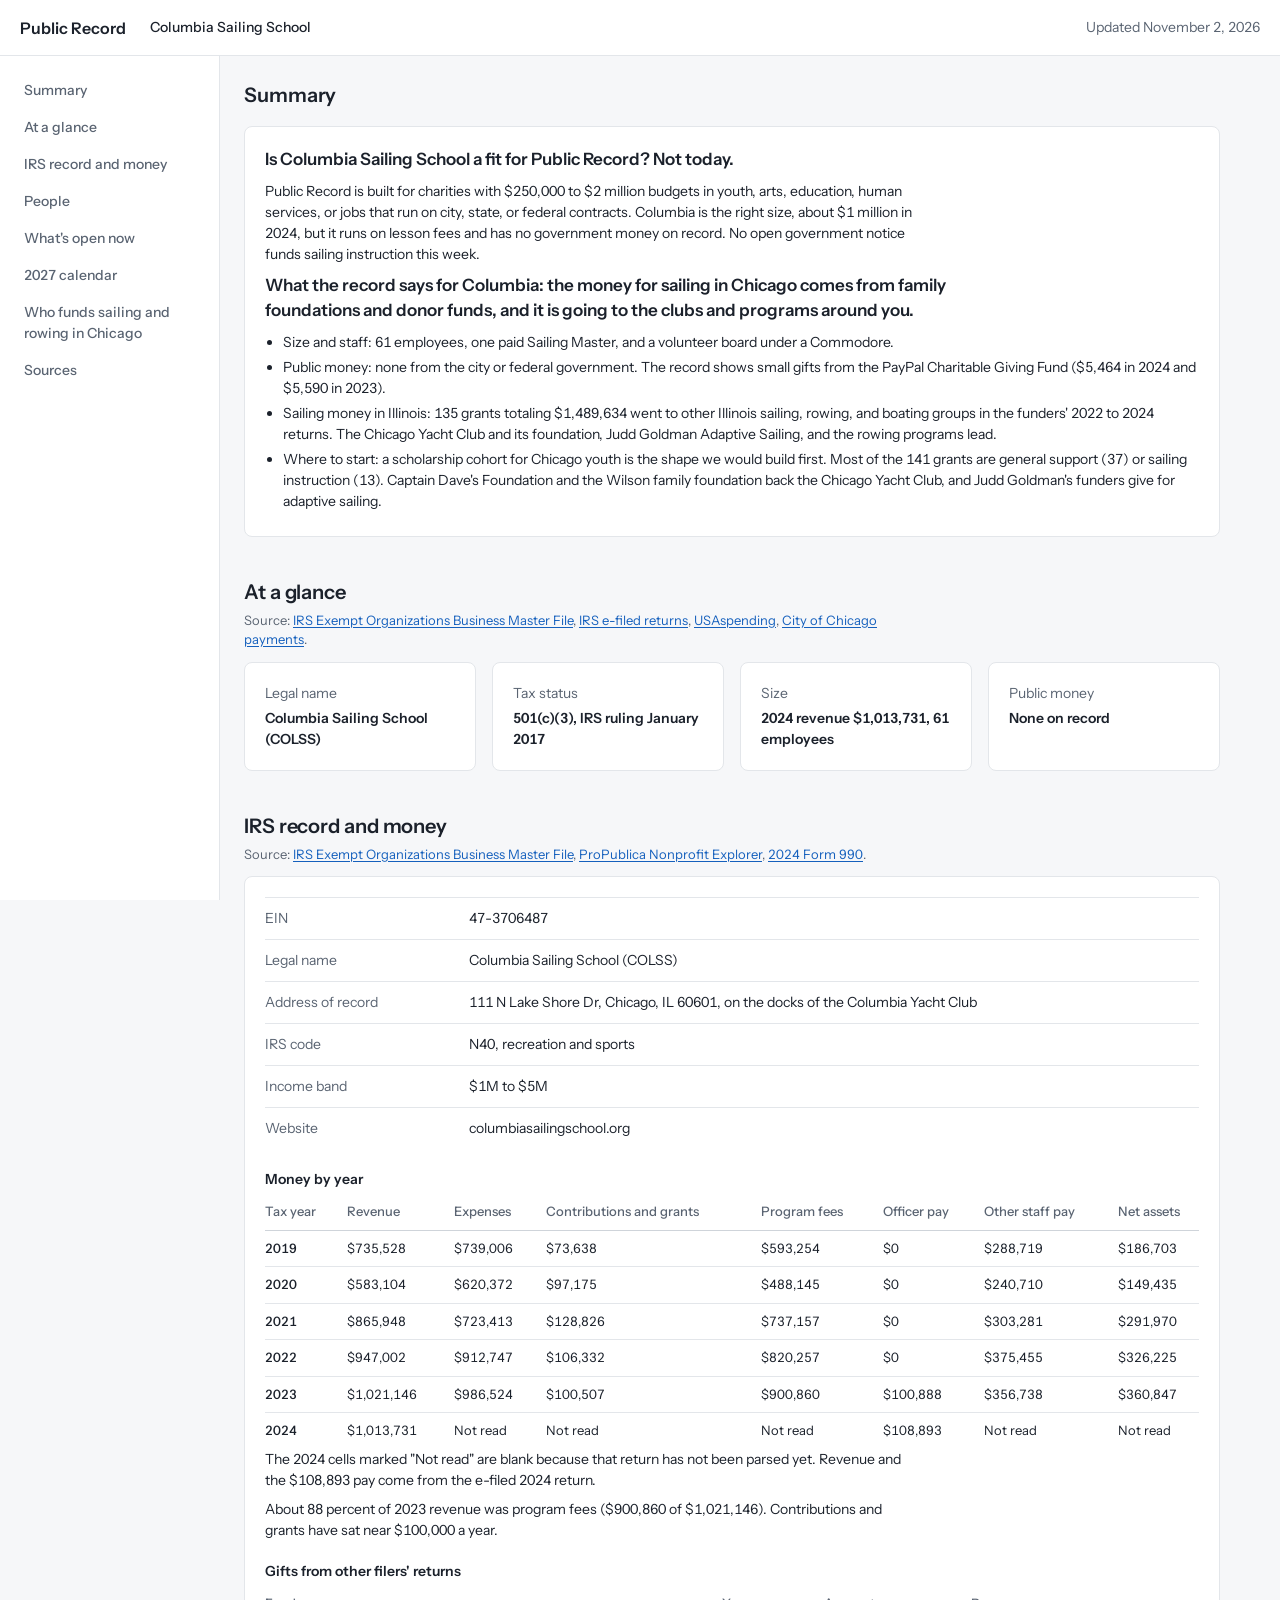
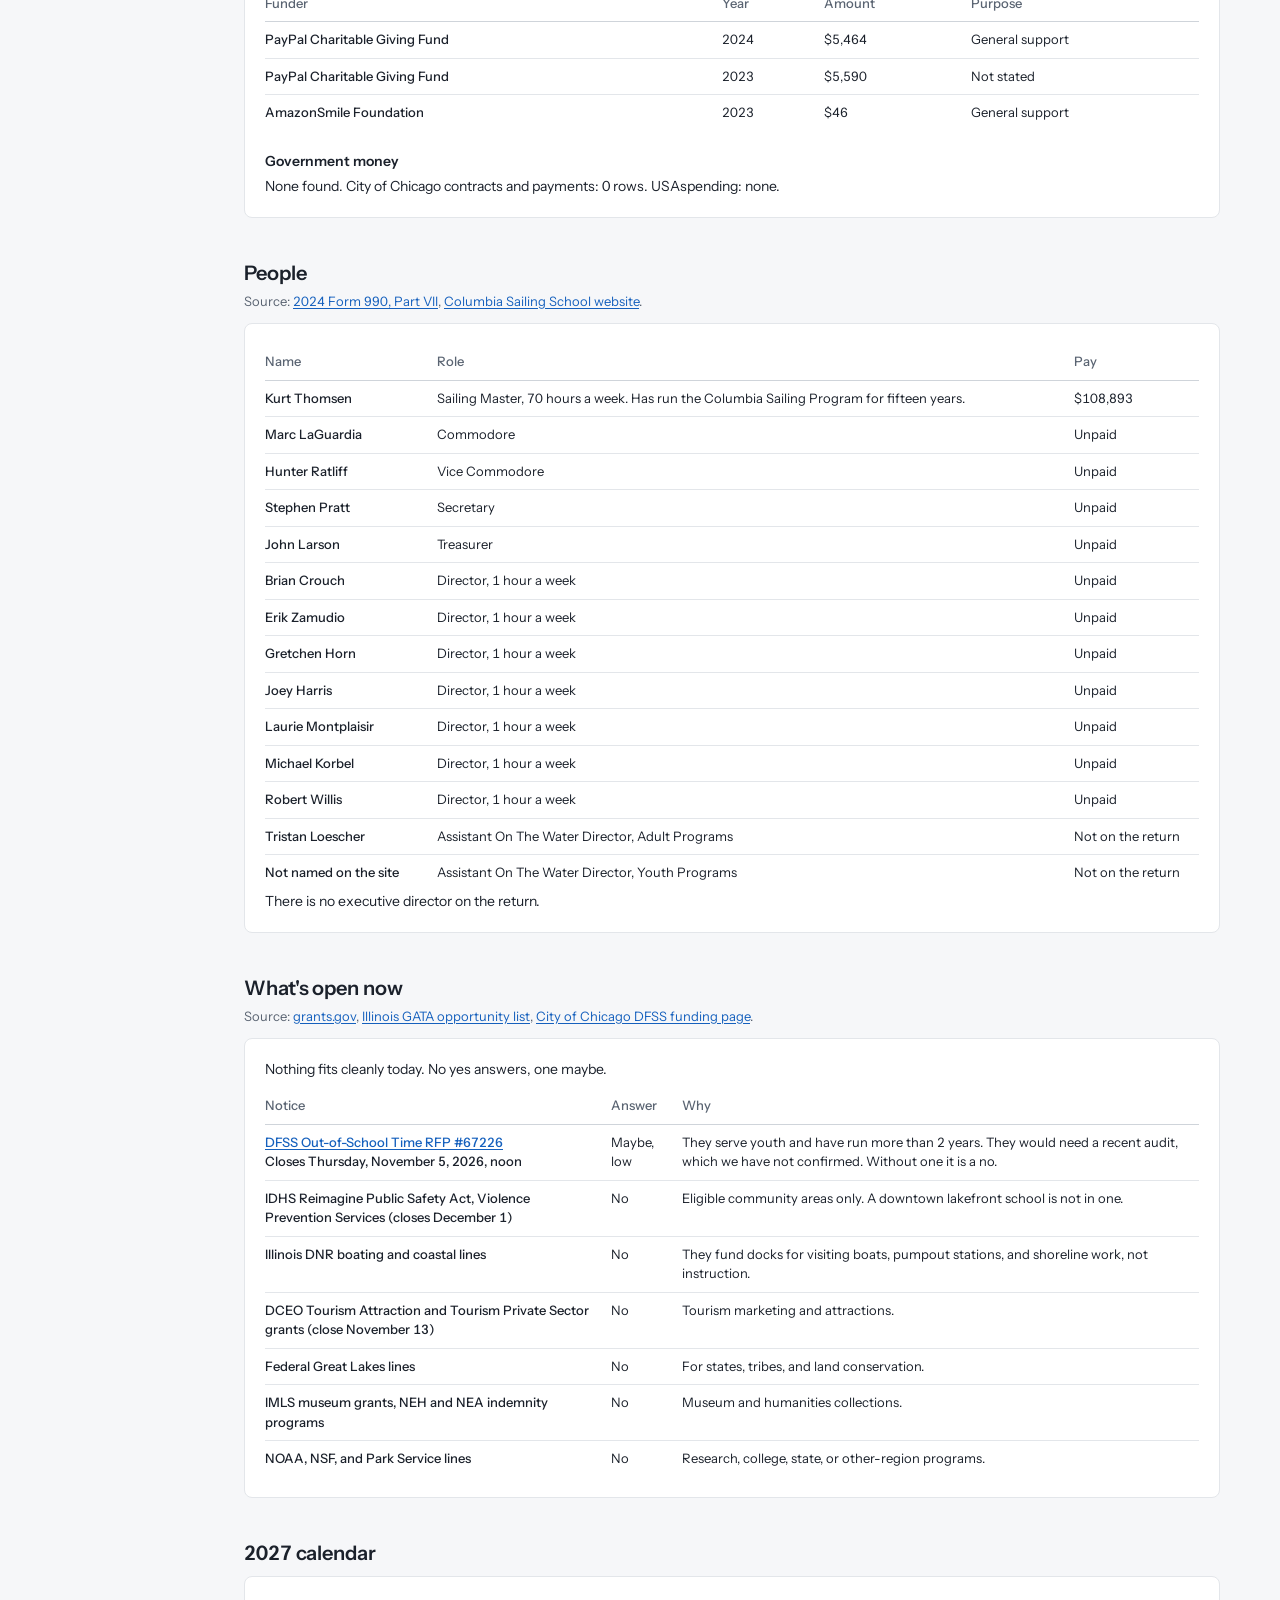
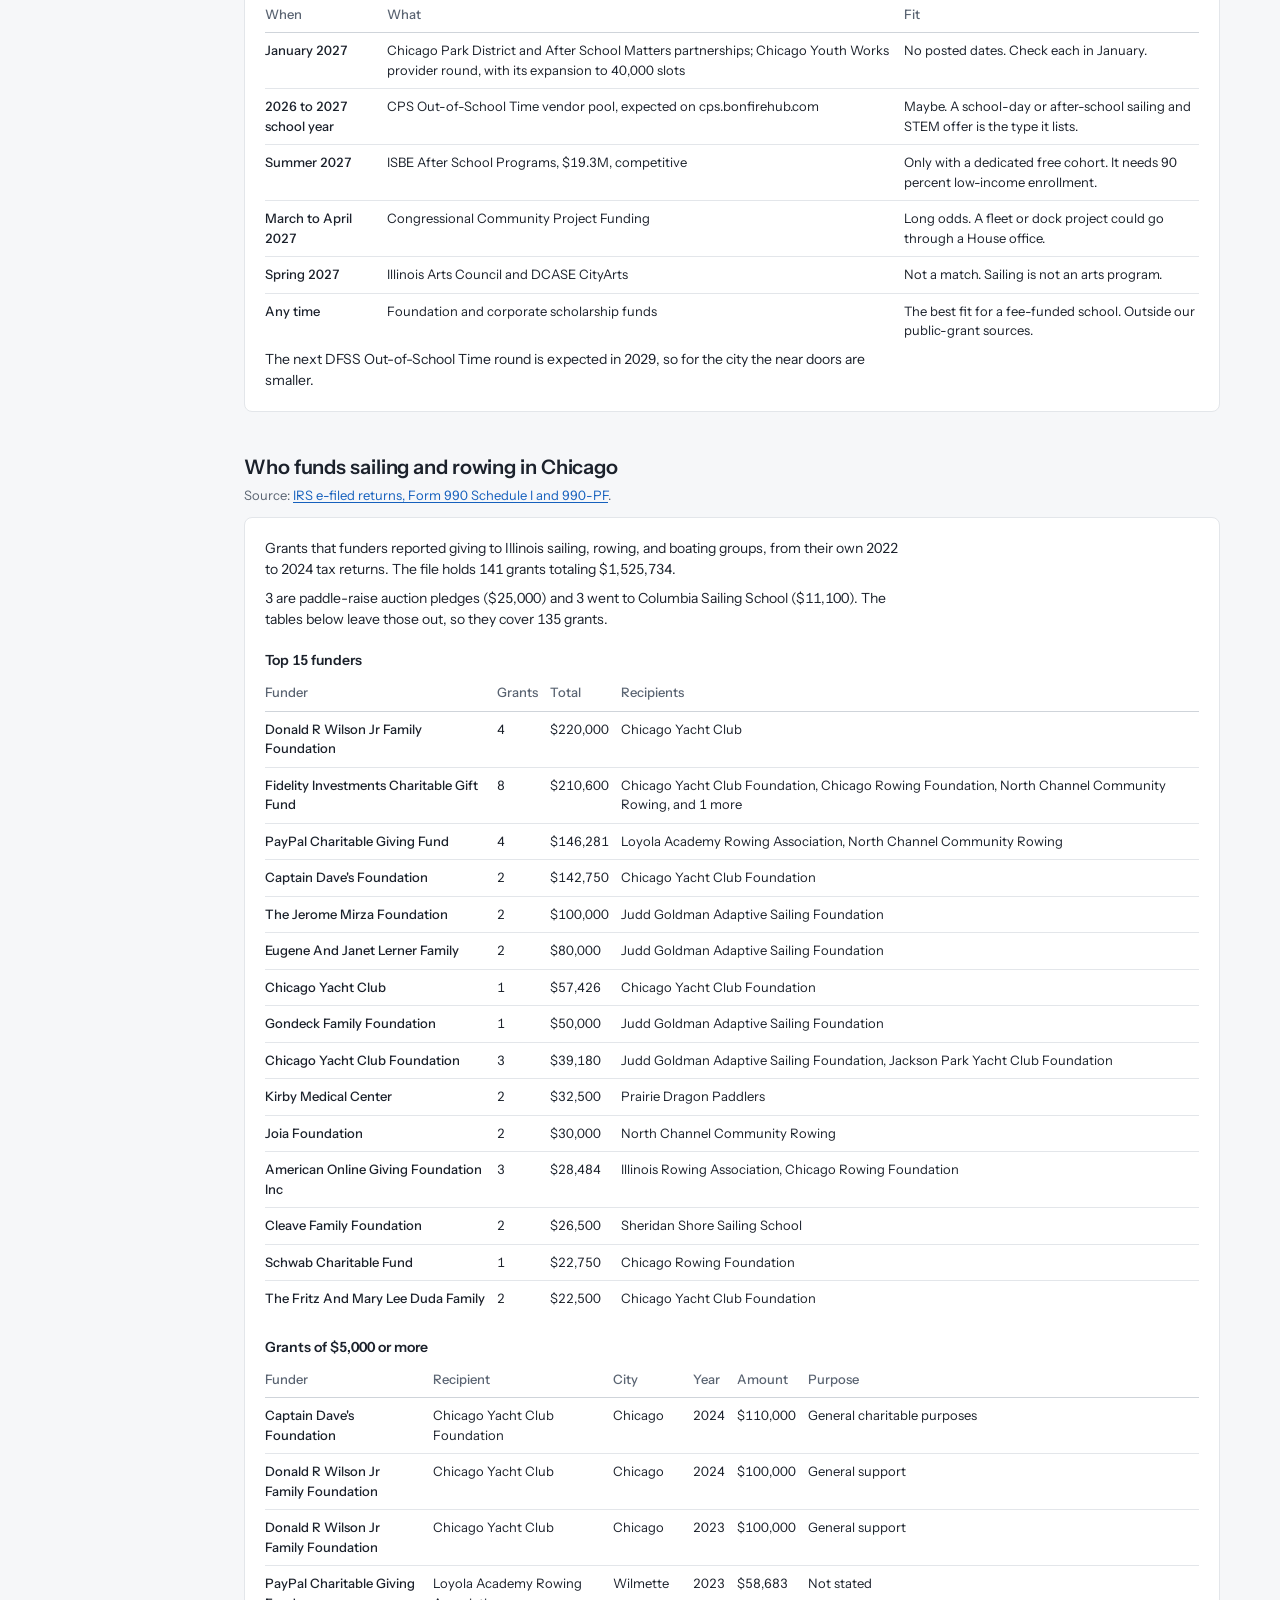
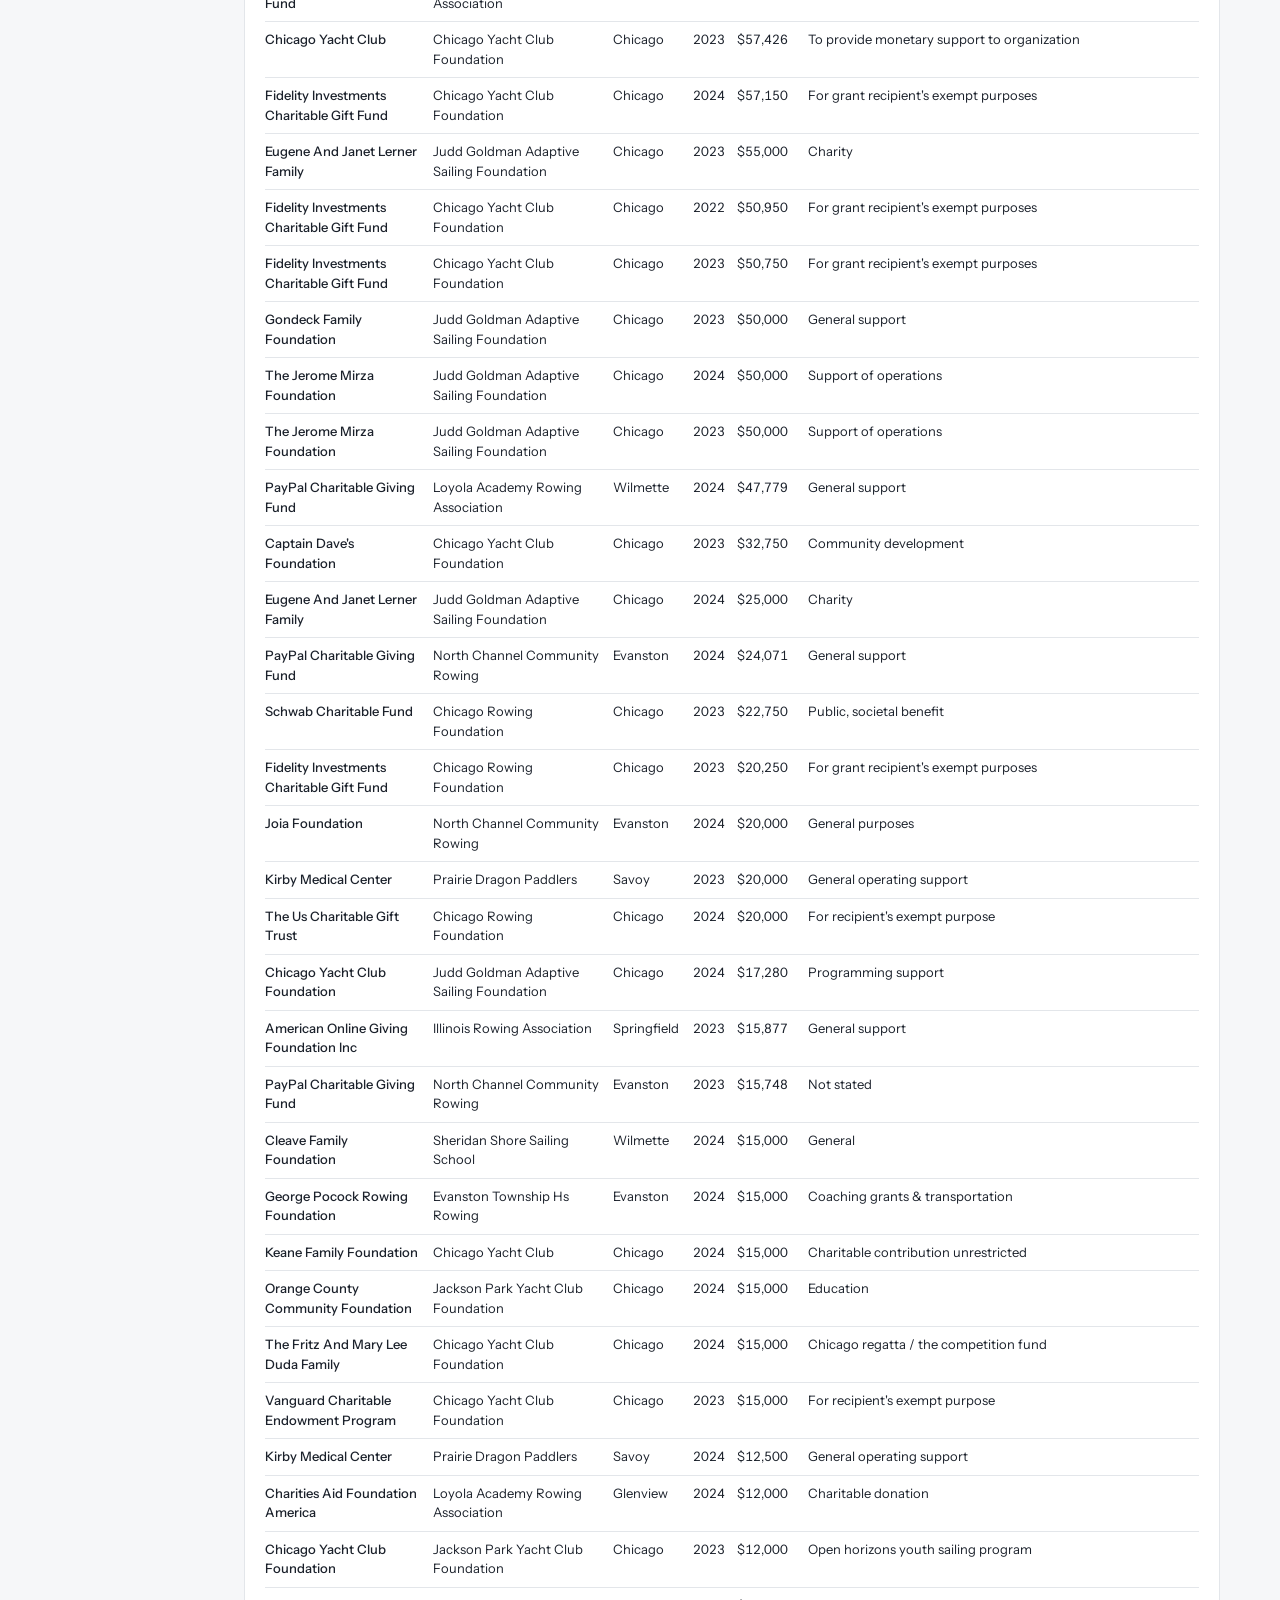
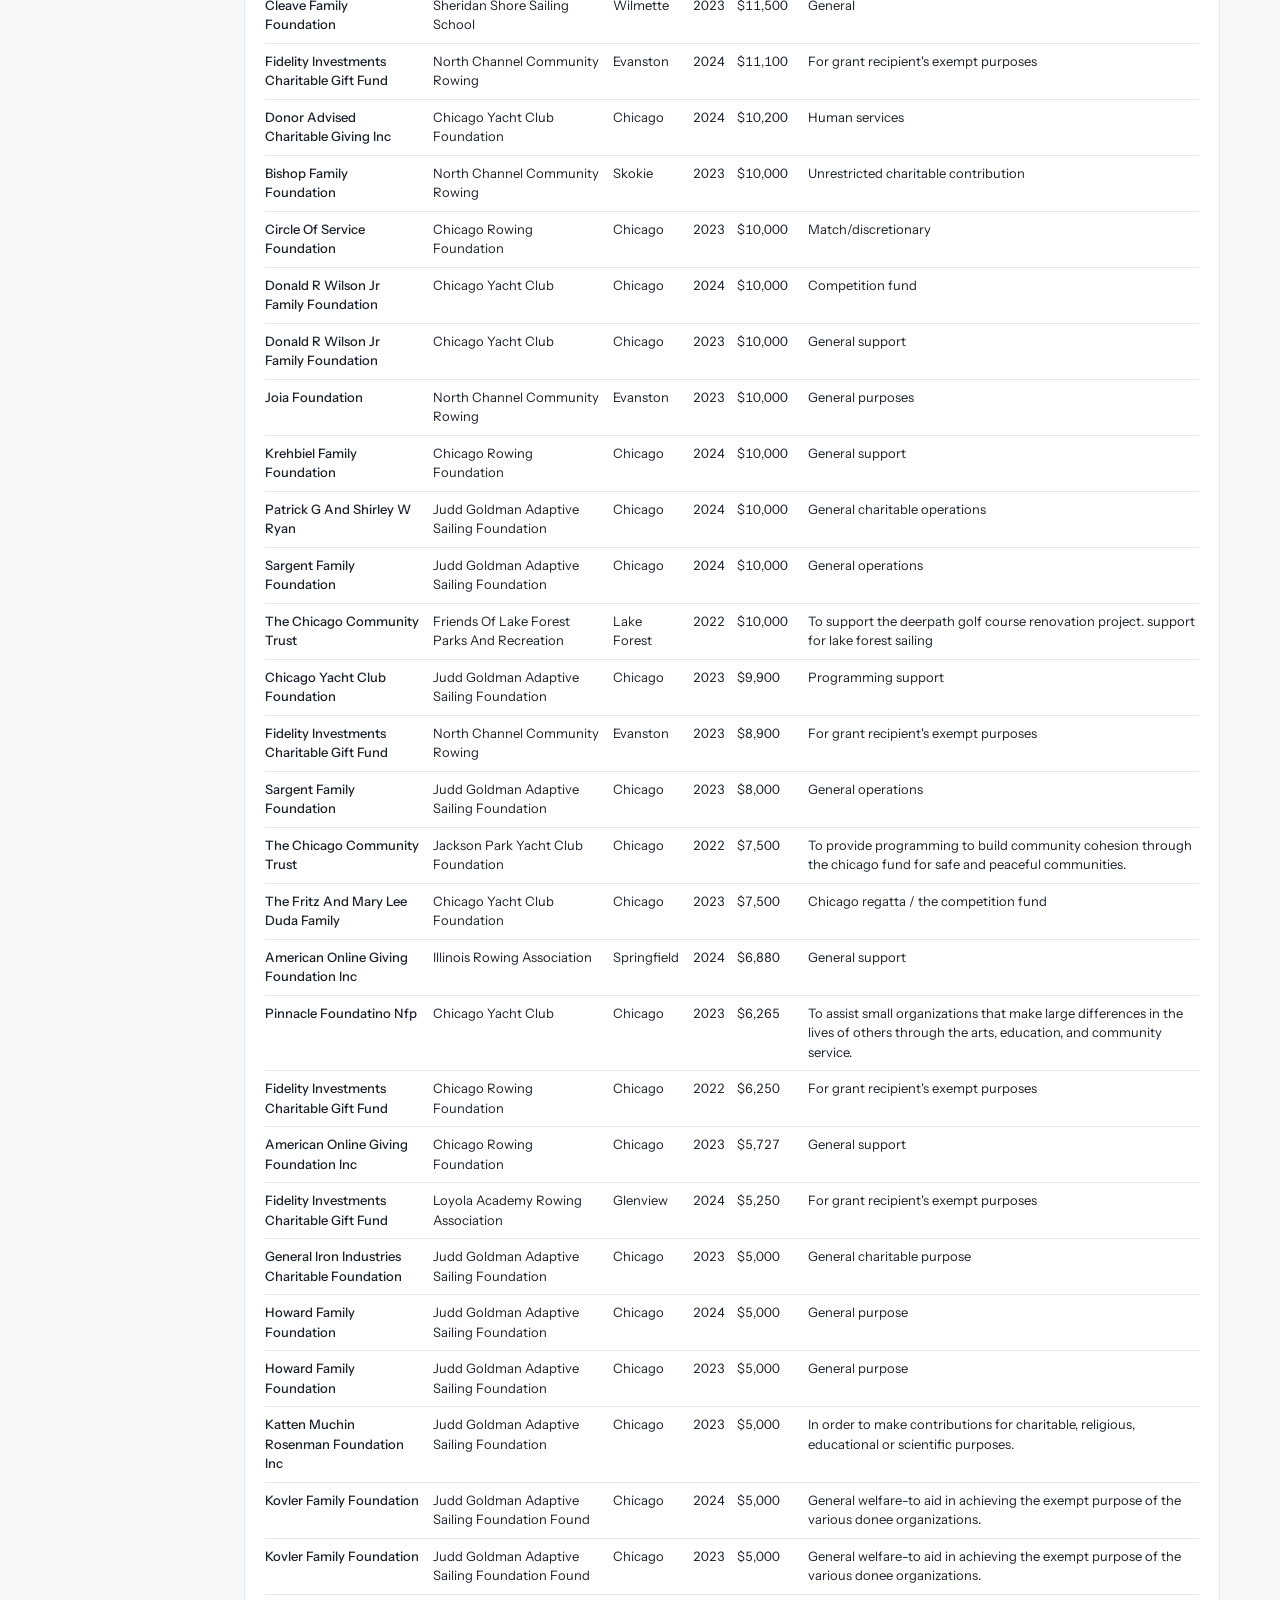
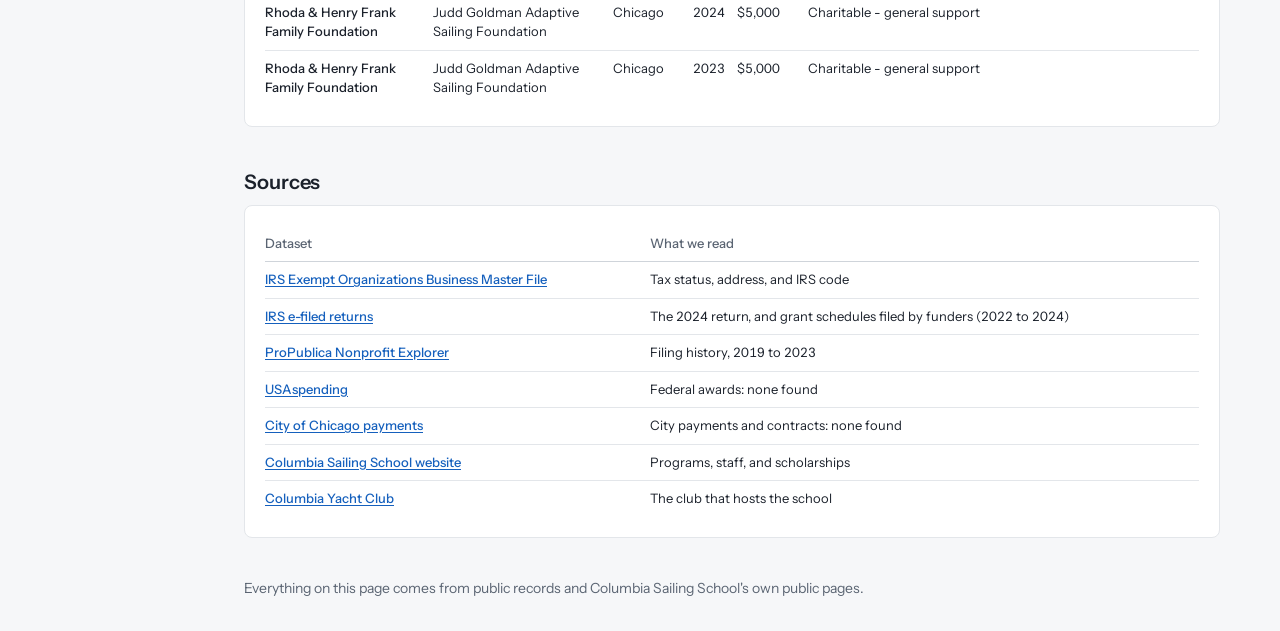
==== columbia-sailing-school.html @ b2418e38 "Add Columbia Sailing School background page Co-Authored-By: Claude Opus 5.5 <noreply@anthropic.com>" ====
<!doctype html>
<html lang="en">
<head>
<meta charset="utf-8">
<meta name="viewport" content="width=device-width, initial-scale=1, viewport-fit=cover">
<meta name="robots" content="noindex, nofollow">
<title>Columbia Sailing School background</title>
<link rel="preconnect" href="https://fonts.googleapis.com">
<link rel="preconnect" href="https://fonts.gstatic.com" crossorigin>
<link href="https://fonts.googleapis.com/css2?family=Instrument+Sans:wght@400;500;600&amp;display=swap" rel="stylesheet">
<link rel="stylesheet" href="portal.css">
<style>
html { overflow-x: hidden; }
.topbar { padding-left: max(20px, env(safe-area-inset-left)); padding-right: max(20px, env(safe-area-inset-right)); }
.page { display: grid; grid-template-columns: 220px minmax(0, 1fr); }
.toc { position: sticky; top: var(--topbar); align-self: start; height: calc(100vh - var(--topbar)); overflow-y: auto; padding: 16px 12px; background: var(--panel); border-right: 1px solid var(--border); }
.toc ol { list-style: none; margin: 0; padding: 0; }
.toc a { display: block; padding: 8px 12px; border-radius: 6px; color: var(--muted); text-decoration: none; font-weight: 500; }
.toc a:hover { background: var(--hover); color: var(--ink); }
.toc a[aria-current="true"] { background: #eceff3; color: var(--ink); font-weight: 600; }
main { max-width: 64rem; }
main > section { margin-bottom: 40px; }
.source { color: var(--muted); font-size: 13px; margin: -4px 0 12px; }
.glances { display: grid; grid-template-columns: repeat(4, minmax(0, 1fr)); gap: 16px; }
.glance { margin: 0; }
.glance .label { color: var(--muted); margin: 0 0 4px; }
.glance .value { font-weight: 600; margin: 0; }
.fields .field { grid-template-columns: 12rem minmax(0, 1fr); }
h3 { margin-top: 20px; }
.panel table { min-width: 0; }
.lead { font-size: 17px; font-weight: 600; max-width: 60ch; }
.panel p:last-child { margin-bottom: 0; }
.prospects th, .prospects td { white-space: normal; }
@media (max-width: 819px) {
  .page { display: block; }
  .toc { position: static; height: auto; border-right: 0; border-bottom: 1px solid var(--border); padding: 12px 16px; }
  .toc ol { display: flex; flex-wrap: wrap; gap: 2px 8px; }
  .toc a { padding: 6px 10px; }
  main { padding: 16px max(16px, env(safe-area-inset-right)) calc(24px + env(safe-area-inset-bottom)) max(16px, env(safe-area-inset-left)); }
  .glances { grid-template-columns: 1fr; }
  .fields .field { grid-template-columns: 1fr; }
  .topbar { gap: 12px; }
  .topbar .updated { display: block; font-size: 13px; }
}

  .summary-lead { font-size: 17px; font-weight: 600; line-height: 1.4; margin: 0 0 12px; max-width: 64ch; }
  .summary-points { margin: 0; padding-left: 18px; display: grid; gap: 8px; max-width: 72ch; }
  .summary-fit { margin: 0 0 16px; max-width: 72ch; padding-bottom: 14px; border-bottom: 1px solid var(--border); }
  .summary-cta { margin: 14px 0 0; font-weight: 500; }
</style>
</head>
<body class="portal">
<a class="skip" href="#main">Skip to main content</a>
<header class="topbar">
  <a class="brand" href="index.html">Public Record</a>
  <p class="org">Columbia Sailing School</p>
  <p class="updated">Updated November 2, 2026</p>
</header>

<div class="page">
  <nav class="toc" aria-label="Sections"><ol><li><a href="#summary">Summary</a></li><li><a href="#glance">At a glance</a></li><li><a href="#irs">IRS record and money</a></li><li><a href="#people">People</a></li><li><a href="#open">What&#x27;s open now</a></li><li><a href="#calendar">2027 calendar</a></li><li><a href="#funders">Who funds sailing and rowing in Chicago</a></li><li><a href="#sources">Sources</a></li></ol></nav>
  <main id="main">
    <section id="summary" aria-labelledby="summary-h">
      <h1 id="summary-h">Summary</h1>
      <div class="panel">
        <p class="lead">Is Columbia Sailing School a fit for Public Record? Not today.</p>
        <p>Public Record is built for charities with $250,000 to $2 million budgets in youth, arts, education, human services, or jobs that run on city, state, or federal contracts. Columbia is the right size, about $1 million in 2024, but it runs on lesson fees and has no government money on record. No open government notice funds sailing instruction this week.</p>
        <p class="lead">What the record says for Columbia: the money for sailing in Chicago comes from family foundations and donor funds, and it is going to the clubs and programs around you.</p>
        <ul class="tight">
          <li>Size and staff: 61 employees, one paid Sailing Master, and a volunteer board under a Commodore.</li>
          <li>Public money: none from the city or federal government. The record shows small gifts from the PayPal Charitable Giving Fund ($5,464 in 2024 and $5,590 in 2023).</li>
          <li>Sailing money in Illinois: 135 grants totaling $1,489,634 went to other Illinois sailing, rowing, and boating groups in the funders' 2022 to 2024 returns. The Chicago Yacht Club and its foundation, Judd Goldman Adaptive Sailing, and the rowing programs lead.</li>
          <li>Where to start: a scholarship cohort for Chicago youth is the shape we would build first. Most of the 141 grants are general support (37) or sailing instruction (13). Captain Dave's Foundation and the Wilson family foundation back the Chicago Yacht Club, and Judd Goldman's funders give for adaptive sailing.</li>
        </ul>
      </div>
    </section>

    <section id="glance" aria-labelledby="glance-h">
      <h2 id="glance-h">At a glance</h2>
      <p class="source">Source: <a href="https://www.irs.gov/charities-non-profits/exempt-organizations-business-master-file-extract-eo-bmf">IRS Exempt Organizations Business Master File</a>, <a href="https://www.irs.gov/charities-non-profits/form-990-series-downloads">IRS e-filed returns</a>, <a href="https://www.usaspending.gov/search/">USAspending</a>, <a href="https://data.cityofchicago.org/Administration-Finance/Payments/s4vu-giwb">City of Chicago payments</a>.</p>
      <div class="glances"><div class="panel glance"><p class="label">Legal name</p><p class="value">Columbia Sailing School (COLSS)</p></div><div class="panel glance"><p class="label">Tax status</p><p class="value">501(c)(3), IRS ruling January 2017</p></div><div class="panel glance"><p class="label">Size</p><p class="value">2024 revenue $1,013,731, 61 employees</p></div><div class="panel glance"><p class="label">Public money</p><p class="value">None on record</p></div></div>
    </section>

    <section id="irs" aria-labelledby="irs-h">
      <h2 id="irs-h">IRS record and money</h2>
      <p class="source">Source: <a href="https://www.irs.gov/charities-non-profits/exempt-organizations-business-master-file-extract-eo-bmf">IRS Exempt Organizations Business Master File</a>, <a href="https://projects.propublica.org/nonprofits/organizations/473706487">ProPublica Nonprofit Explorer</a>, <a href="https://www.irs.gov/charities-non-profits/form-990-series-downloads">2024 Form 990</a>.</p>
      <div class="panel">
        <dl class="fields"><div class="field"><dt>EIN</dt><dd>47-3706487</dd></div><div class="field"><dt>Legal name</dt><dd>Columbia Sailing School (COLSS)</dd></div><div class="field"><dt>Address of record</dt><dd>111 N Lake Shore Dr, Chicago, IL 60601, on the docks of the Columbia Yacht Club</dd></div><div class="field"><dt>IRS code</dt><dd>N40, recreation and sports</dd></div><div class="field"><dt>Income band</dt><dd>$1M to $5M</dd></div><div class="field"><dt>Website</dt><dd>columbiasailingschool.org</dd></div></dl>
        <h3>Money by year</h3>
        <div class="tablewrap"><table class=""><caption class="visually-hidden">Revenue, expenses, and staff pay by tax year</caption><thead><tr><th scope="col">Tax year</th><th scope="col">Revenue</th><th scope="col">Expenses</th><th scope="col">Contributions and grants</th><th scope="col">Program fees</th><th scope="col">Officer pay</th><th scope="col">Other staff pay</th><th scope="col">Net assets</th></tr></thead><tbody><tr><th scope="row">2019</th><td>$735,528</td><td>$739,006</td><td>$73,638</td><td>$593,254</td><td>$0</td><td>$288,719</td><td>$186,703</td></tr><tr><th scope="row">2020</th><td>$583,104</td><td>$620,372</td><td>$97,175</td><td>$488,145</td><td>$0</td><td>$240,710</td><td>$149,435</td></tr><tr><th scope="row">2021</th><td>$865,948</td><td>$723,413</td><td>$128,826</td><td>$737,157</td><td>$0</td><td>$303,281</td><td>$291,970</td></tr><tr><th scope="row">2022</th><td>$947,002</td><td>$912,747</td><td>$106,332</td><td>$820,257</td><td>$0</td><td>$375,455</td><td>$326,225</td></tr><tr><th scope="row">2023</th><td>$1,021,146</td><td>$986,524</td><td>$100,507</td><td>$900,860</td><td>$100,888</td><td>$356,738</td><td>$360,847</td></tr><tr><th scope="row">2024</th><td>$1,013,731</td><td>Not read</td><td>Not read</td><td>Not read</td><td>$108,893</td><td>Not read</td><td>Not read</td></tr></tbody></table></div>
        <p>The 2024 cells marked "Not read" are blank because that return has not been parsed yet. Revenue and the $108,893 pay come from the e-filed 2024 return.</p>
        <p>About 88 percent of 2023 revenue was program fees ($900,860 of $1,021,146). Contributions and grants have sat near $100,000 a year.</p>
        <h3>Gifts from other filers' returns</h3>
        <div class="tablewrap"><table class=""><caption class="visually-hidden">Gifts to Columbia Sailing School</caption><thead><tr><th scope="col">Funder</th><th scope="col">Year</th><th scope="col">Amount</th><th scope="col">Purpose</th></tr></thead><tbody><tr><th scope="row">PayPal Charitable Giving Fund</th><td>2024</td><td>$5,464</td><td>General support</td></tr><tr><th scope="row">PayPal Charitable Giving Fund</th><td>2023</td><td>$5,590</td><td>Not stated</td></tr><tr><th scope="row">AmazonSmile Foundation</th><td>2023</td><td>$46</td><td>General support</td></tr></tbody></table></div>
        <h3>Government money</h3>
        <p>None found. City of Chicago contracts and payments: 0 rows. USAspending: none.</p>
      </div>
    </section>

    <section id="people" aria-labelledby="people-h">
      <h2 id="people-h">People</h2>
      <p class="source">Source: <a href="https://www.irs.gov/charities-non-profits/form-990-series-downloads">2024 Form 990, Part VII</a>, <a href="https://columbiasailingschool.org/">Columbia Sailing School website</a>.</p>
      <div class="panel">
        <div class="tablewrap"><table class=""><caption class="visually-hidden">Staff and board</caption><thead><tr><th scope="col">Name</th><th scope="col">Role</th><th scope="col">Pay</th></tr></thead><tbody><tr><th scope="row">Kurt Thomsen</th><td>Sailing Master, 70 hours a week. Has run the Columbia Sailing Program for fifteen years.</td><td>$108,893</td></tr><tr><th scope="row">Marc LaGuardia</th><td>Commodore</td><td>Unpaid</td></tr><tr><th scope="row">Hunter Ratliff</th><td>Vice Commodore</td><td>Unpaid</td></tr><tr><th scope="row">Stephen Pratt</th><td>Secretary</td><td>Unpaid</td></tr><tr><th scope="row">John Larson</th><td>Treasurer</td><td>Unpaid</td></tr><tr><th scope="row">Brian Crouch</th><td>Director, 1 hour a week</td><td>Unpaid</td></tr><tr><th scope="row">Erik Zamudio</th><td>Director, 1 hour a week</td><td>Unpaid</td></tr><tr><th scope="row">Gretchen Horn</th><td>Director, 1 hour a week</td><td>Unpaid</td></tr><tr><th scope="row">Joey Harris</th><td>Director, 1 hour a week</td><td>Unpaid</td></tr><tr><th scope="row">Laurie Montplaisir</th><td>Director, 1 hour a week</td><td>Unpaid</td></tr><tr><th scope="row">Michael Korbel</th><td>Director, 1 hour a week</td><td>Unpaid</td></tr><tr><th scope="row">Robert Willis</th><td>Director, 1 hour a week</td><td>Unpaid</td></tr><tr><th scope="row">Tristan Loescher</th><td>Assistant On The Water Director, Adult Programs</td><td>Not on the return</td></tr><tr><th scope="row">Not named on the site</th><td>Assistant On The Water Director, Youth Programs</td><td>Not on the return</td></tr></tbody></table></div>
        <p>There is no executive director on the return.</p>
      </div>
    </section>

    <section id="open" aria-labelledby="open-h">
      <h2 id="open-h">What's open now</h2>
      <p class="source">Source: <a href="https://www.grants.gov/search-grants">grants.gov</a>, <a href="https://omb.illinois.gov/public/gata/grants/CSFA-Opportunities.aspx">Illinois GATA opportunity list</a>, <a href="https://www.chicago.gov/city/en/depts/fss/provdrs/serv/svcs/funding-opportunities.html">City of Chicago DFSS funding page</a>.</p> 
      <div class="panel">
        <p>Nothing fits cleanly today. No yes answers, one maybe.</p>
        <div class="tablewrap"><table class=""><caption class="visually-hidden">Open notices and the answer for each</caption><thead><tr><th scope="col">Notice</th><th scope="col">Answer</th><th scope="col">Why</th></tr></thead><tbody><tr><th scope="row"><a href="https://www.chicago.gov/city/en/depts/fss/provdrs/youth/news/2026/september/out-of-school-time-programs-request-for-proposals--rfp-.html">DFSS Out-of-School Time RFP #67226</a><br>Closes Thursday, November 5, 2026, noon</th><td>Maybe, low</td><td>They serve youth and have run more than 2 years. They would need a recent audit, which we have not confirmed. Without one it is a no.</td></tr><tr><th scope="row">IDHS Reimagine Public Safety Act, Violence Prevention Services (closes December 1)</th><td>No</td><td>Eligible community areas only. A downtown lakefront school is not in one.</td></tr><tr><th scope="row">Illinois DNR boating and coastal lines</th><td>No</td><td>They fund docks for visiting boats, pumpout stations, and shoreline work, not instruction.</td></tr><tr><th scope="row">DCEO Tourism Attraction and Tourism Private Sector grants (close November 13)</th><td>No</td><td>Tourism marketing and attractions.</td></tr><tr><th scope="row">Federal Great Lakes lines</th><td>No</td><td>For states, tribes, and land conservation.</td></tr><tr><th scope="row">IMLS museum grants, NEH and NEA indemnity programs</th><td>No</td><td>Museum and humanities collections.</td></tr><tr><th scope="row">NOAA, NSF, and Park Service lines</th><td>No</td><td>Research, college, state, or other-region programs.</td></tr></tbody></table></div>
      </div>
    </section>

    <section id="calendar" aria-labelledby="calendar-h">
      <h2 id="calendar-h">2027 calendar</h2>
      <div class="panel">
        <div class="tablewrap"><table class=""><caption class="visually-hidden">2027 funding calendar</caption><thead><tr><th scope="col">When</th><th scope="col">What</th><th scope="col">Fit</th></tr></thead><tbody><tr><th scope="row">January 2027</th><td>Chicago Park District and After School Matters partnerships; Chicago Youth Works provider round, with its expansion to 40,000 slots</td><td>No posted dates. Check each in January.</td></tr><tr><th scope="row">2026 to 2027 school year</th><td>CPS Out-of-School Time vendor pool, expected on cps.bonfirehub.com</td><td>Maybe. A school-day or after-school sailing and STEM offer is the type it lists.</td></tr><tr><th scope="row">Summer 2027</th><td>ISBE After School Programs, $19.3M, competitive</td><td>Only with a dedicated free cohort. It needs 90 percent low-income enrollment.</td></tr><tr><th scope="row">March to April 2027</th><td>Congressional Community Project Funding</td><td>Long odds. A fleet or dock project could go through a House office.</td></tr><tr><th scope="row">Spring 2027</th><td>Illinois Arts Council and DCASE CityArts</td><td>Not a match. Sailing is not an arts program.</td></tr><tr><th scope="row">Any time</th><td>Foundation and corporate scholarship funds</td><td>The best fit for a fee-funded school. Outside our public-grant sources.</td></tr></tbody></table></div>
        <p>The next DFSS Out-of-School Time round is expected in 2029, so for the city the near doors are smaller.</p>
      </div>
    </section>

    <section id="funders" aria-labelledby="funders-h">
      <h2 id="funders-h">Who funds sailing and rowing in Chicago</h2>
      <p class="source">Source: <a href="https://www.irs.gov/charities-non-profits/form-990-series-downloads">IRS e-filed returns, Form 990 Schedule I and 990-PF</a>.</p>
      <div class="panel">
        <p>Grants that funders reported giving to Illinois sailing, rowing, and boating groups, from their own 2022 to 2024 tax returns. The file holds 141 grants totaling $1,525,734.</p>
        <p>3 are paddle-raise auction pledges ($25,000) and 3 went to Columbia Sailing School ($11,100). The tables below leave those out, so they cover 135 grants.</p>
        <h3>Top 15 funders</h3>
        <div class="tablewrap"><table class="prospects"><caption class="visually-hidden">Top 15 funders by total given</caption><thead><tr><th scope="col">Funder</th><th scope="col">Grants</th><th scope="col">Total</th><th scope="col">Recipients</th></tr></thead><tbody><tr><th scope="row">Donald R Wilson Jr Family Foundation</th><td>4</td><td>$220,000</td><td>Chicago Yacht Club</td></tr><tr><th scope="row">Fidelity Investments Charitable Gift Fund</th><td>8</td><td>$210,600</td><td>Chicago Yacht Club Foundation, Chicago Rowing Foundation, North Channel Community Rowing, and 1 more</td></tr><tr><th scope="row">PayPal Charitable Giving Fund</th><td>4</td><td>$146,281</td><td>Loyola Academy Rowing Association, North Channel Community Rowing</td></tr><tr><th scope="row">Captain Dave&#x27;s Foundation</th><td>2</td><td>$142,750</td><td>Chicago Yacht Club Foundation</td></tr><tr><th scope="row">The Jerome Mirza Foundation</th><td>2</td><td>$100,000</td><td>Judd Goldman Adaptive Sailing Foundation</td></tr><tr><th scope="row">Eugene And Janet Lerner Family</th><td>2</td><td>$80,000</td><td>Judd Goldman Adaptive Sailing Foundation</td></tr><tr><th scope="row">Chicago Yacht Club</th><td>1</td><td>$57,426</td><td>Chicago Yacht Club Foundation</td></tr><tr><th scope="row">Gondeck Family Foundation</th><td>1</td><td>$50,000</td><td>Judd Goldman Adaptive Sailing Foundation</td></tr><tr><th scope="row">Chicago Yacht Club Foundation</th><td>3</td><td>$39,180</td><td>Judd Goldman Adaptive Sailing Foundation, Jackson Park Yacht Club Foundation</td></tr><tr><th scope="row">Kirby Medical Center</th><td>2</td><td>$32,500</td><td>Prairie Dragon Paddlers</td></tr><tr><th scope="row">Joia Foundation</th><td>2</td><td>$30,000</td><td>North Channel Community Rowing</td></tr><tr><th scope="row">American Online Giving Foundation Inc</th><td>3</td><td>$28,484</td><td>Illinois Rowing Association, Chicago Rowing Foundation</td></tr><tr><th scope="row">Cleave Family Foundation</th><td>2</td><td>$26,500</td><td>Sheridan Shore Sailing School</td></tr><tr><th scope="row">Schwab Charitable Fund</th><td>1</td><td>$22,750</td><td>Chicago Rowing Foundation</td></tr><tr><th scope="row">The Fritz And Mary Lee Duda Family</th><td>2</td><td>$22,500</td><td>Chicago Yacht Club Foundation</td></tr></tbody></table></div>
        <h3>Grants of $5,000 or more</h3>
        <div class="tablewrap"><table class="prospects"><caption class="visually-hidden">63 grants of $5,000 or more</caption><thead><tr><th scope="col">Funder</th><th scope="col">Recipient</th><th scope="col">City</th><th scope="col">Year</th><th scope="col">Amount</th><th scope="col">Purpose</th></tr></thead><tbody><tr><th scope="row">Captain Dave&#x27;s Foundation</th><td>Chicago Yacht Club Foundation</td><td>Chicago</td><td>2024</td><td>$110,000</td><td>General charitable purposes</td></tr><tr><th scope="row">Donald R Wilson Jr Family Foundation</th><td>Chicago Yacht Club</td><td>Chicago</td><td>2024</td><td>$100,000</td><td>General support</td></tr><tr><th scope="row">Donald R Wilson Jr Family Foundation</th><td>Chicago Yacht Club</td><td>Chicago</td><td>2023</td><td>$100,000</td><td>General support</td></tr><tr><th scope="row">PayPal Charitable Giving Fund</th><td>Loyola Academy Rowing Association</td><td>Wilmette</td><td>2023</td><td>$58,683</td><td>Not stated</td></tr><tr><th scope="row">Chicago Yacht Club</th><td>Chicago Yacht Club Foundation</td><td>Chicago</td><td>2023</td><td>$57,426</td><td>To provide monetary support to organization</td></tr><tr><th scope="row">Fidelity Investments Charitable Gift Fund</th><td>Chicago Yacht Club Foundation</td><td>Chicago</td><td>2024</td><td>$57,150</td><td>For grant recipient&#x27;s exempt purposes</td></tr><tr><th scope="row">Eugene And Janet Lerner Family</th><td>Judd Goldman Adaptive Sailing Foundation</td><td>Chicago</td><td>2023</td><td>$55,000</td><td>Charity</td></tr><tr><th scope="row">Fidelity Investments Charitable Gift Fund</th><td>Chicago Yacht Club Foundation</td><td>Chicago</td><td>2022</td><td>$50,950</td><td>For grant recipient&#x27;s exempt purposes</td></tr><tr><th scope="row">Fidelity Investments Charitable Gift Fund</th><td>Chicago Yacht Club Foundation</td><td>Chicago</td><td>2023</td><td>$50,750</td><td>For grant recipient&#x27;s exempt purposes</td></tr><tr><th scope="row">Gondeck Family Foundation</th><td>Judd Goldman Adaptive Sailing Foundation</td><td>Chicago</td><td>2023</td><td>$50,000</td><td>General support</td></tr><tr><th scope="row">The Jerome Mirza Foundation</th><td>Judd Goldman Adaptive Sailing Foundation</td><td>Chicago</td><td>2024</td><td>$50,000</td><td>Support of operations</td></tr><tr><th scope="row">The Jerome Mirza Foundation</th><td>Judd Goldman Adaptive Sailing Foundation</td><td>Chicago</td><td>2023</td><td>$50,000</td><td>Support of operations</td></tr><tr><th scope="row">PayPal Charitable Giving Fund</th><td>Loyola Academy Rowing Association</td><td>Wilmette</td><td>2024</td><td>$47,779</td><td>General support</td></tr><tr><th scope="row">Captain Dave&#x27;s Foundation</th><td>Chicago Yacht Club Foundation</td><td>Chicago</td><td>2023</td><td>$32,750</td><td>Community development</td></tr><tr><th scope="row">Eugene And Janet Lerner Family</th><td>Judd Goldman Adaptive Sailing Foundation</td><td>Chicago</td><td>2024</td><td>$25,000</td><td>Charity</td></tr><tr><th scope="row">PayPal Charitable Giving Fund</th><td>North Channel Community Rowing</td><td>Evanston</td><td>2024</td><td>$24,071</td><td>General support</td></tr><tr><th scope="row">Schwab Charitable Fund</th><td>Chicago Rowing Foundation</td><td>Chicago</td><td>2023</td><td>$22,750</td><td>Public, societal benefit</td></tr><tr><th scope="row">Fidelity Investments Charitable Gift Fund</th><td>Chicago Rowing Foundation</td><td>Chicago</td><td>2023</td><td>$20,250</td><td>For grant recipient&#x27;s exempt purposes</td></tr><tr><th scope="row">Joia Foundation</th><td>North Channel Community Rowing</td><td>Evanston</td><td>2024</td><td>$20,000</td><td>General purposes</td></tr><tr><th scope="row">Kirby Medical Center</th><td>Prairie Dragon Paddlers</td><td>Savoy</td><td>2023</td><td>$20,000</td><td>General operating support</td></tr><tr><th scope="row">The Us Charitable Gift Trust</th><td>Chicago Rowing Foundation</td><td>Chicago</td><td>2024</td><td>$20,000</td><td>For recipient&#x27;s exempt purpose</td></tr><tr><th scope="row">Chicago Yacht Club Foundation</th><td>Judd Goldman Adaptive Sailing Foundation</td><td>Chicago</td><td>2024</td><td>$17,280</td><td>Programming support</td></tr><tr><th scope="row">American Online Giving Foundation Inc</th><td>Illinois Rowing Association</td><td>Springfield</td><td>2023</td><td>$15,877</td><td>General support</td></tr><tr><th scope="row">PayPal Charitable Giving Fund</th><td>North Channel Community Rowing</td><td>Evanston</td><td>2023</td><td>$15,748</td><td>Not stated</td></tr><tr><th scope="row">Cleave Family Foundation</th><td>Sheridan Shore Sailing School</td><td>Wilmette</td><td>2024</td><td>$15,000</td><td>General</td></tr><tr><th scope="row">George Pocock Rowing Foundation</th><td>Evanston Township Hs Rowing</td><td>Evanston</td><td>2024</td><td>$15,000</td><td>Coaching grants &amp; transportation</td></tr><tr><th scope="row">Keane Family Foundation</th><td>Chicago Yacht Club</td><td>Chicago</td><td>2024</td><td>$15,000</td><td>Charitable contribution unrestricted</td></tr><tr><th scope="row">Orange County Community Foundation</th><td>Jackson Park Yacht Club Foundation</td><td>Chicago</td><td>2024</td><td>$15,000</td><td>Education</td></tr><tr><th scope="row">The Fritz And Mary Lee Duda Family</th><td>Chicago Yacht Club Foundation</td><td>Chicago</td><td>2024</td><td>$15,000</td><td>Chicago regatta / the competition fund</td></tr><tr><th scope="row">Vanguard Charitable Endowment Program</th><td>Chicago Yacht Club Foundation</td><td>Chicago</td><td>2023</td><td>$15,000</td><td>For recipient&#x27;s exempt purpose</td></tr><tr><th scope="row">Kirby Medical Center</th><td>Prairie Dragon Paddlers</td><td>Savoy</td><td>2024</td><td>$12,500</td><td>General operating support</td></tr><tr><th scope="row">Charities Aid Foundation America</th><td>Loyola Academy Rowing Association</td><td>Glenview</td><td>2024</td><td>$12,000</td><td>Charitable donation</td></tr><tr><th scope="row">Chicago Yacht Club Foundation</th><td>Jackson Park Yacht Club Foundation</td><td>Chicago</td><td>2023</td><td>$12,000</td><td>Open horizons youth sailing program</td></tr><tr><th scope="row">Cleave Family Foundation</th><td>Sheridan Shore Sailing School</td><td>Wilmette</td><td>2023</td><td>$11,500</td><td>General</td></tr><tr><th scope="row">Fidelity Investments Charitable Gift Fund</th><td>North Channel Community Rowing</td><td>Evanston</td><td>2024</td><td>$11,100</td><td>For grant recipient&#x27;s exempt purposes</td></tr><tr><th scope="row">Donor Advised Charitable Giving Inc</th><td>Chicago Yacht Club Foundation</td><td>Chicago</td><td>2024</td><td>$10,200</td><td>Human services</td></tr><tr><th scope="row">Bishop Family Foundation</th><td>North Channel Community Rowing</td><td>Skokie</td><td>2023</td><td>$10,000</td><td>Unrestricted charitable contribution</td></tr><tr><th scope="row">Circle Of Service Foundation</th><td>Chicago Rowing Foundation</td><td>Chicago</td><td>2023</td><td>$10,000</td><td>Match/discretionary</td></tr><tr><th scope="row">Donald R Wilson Jr Family Foundation</th><td>Chicago Yacht Club</td><td>Chicago</td><td>2024</td><td>$10,000</td><td>Competition fund</td></tr><tr><th scope="row">Donald R Wilson Jr Family Foundation</th><td>Chicago Yacht Club</td><td>Chicago</td><td>2023</td><td>$10,000</td><td>General support</td></tr><tr><th scope="row">Joia Foundation</th><td>North Channel Community Rowing</td><td>Evanston</td><td>2023</td><td>$10,000</td><td>General purposes</td></tr><tr><th scope="row">Krehbiel Family Foundation</th><td>Chicago Rowing Foundation</td><td>Chicago</td><td>2024</td><td>$10,000</td><td>General support</td></tr><tr><th scope="row">Patrick G And Shirley W Ryan</th><td>Judd Goldman Adaptive Sailing Foundation</td><td>Chicago</td><td>2024</td><td>$10,000</td><td>General charitable operations</td></tr><tr><th scope="row">Sargent Family Foundation</th><td>Judd Goldman Adaptive Sailing Foundation</td><td>Chicago</td><td>2024</td><td>$10,000</td><td>General operations</td></tr><tr><th scope="row">The Chicago Community Trust</th><td>Friends Of Lake Forest Parks And Recreation</td><td>Lake Forest</td><td>2022</td><td>$10,000</td><td>To support the deerpath golf course renovation project. support for lake forest sailing</td></tr><tr><th scope="row">Chicago Yacht Club Foundation</th><td>Judd Goldman Adaptive Sailing Foundation</td><td>Chicago</td><td>2023</td><td>$9,900</td><td>Programming support</td></tr><tr><th scope="row">Fidelity Investments Charitable Gift Fund</th><td>North Channel Community Rowing</td><td>Evanston</td><td>2023</td><td>$8,900</td><td>For grant recipient&#x27;s exempt purposes</td></tr><tr><th scope="row">Sargent Family Foundation</th><td>Judd Goldman Adaptive Sailing Foundation</td><td>Chicago</td><td>2023</td><td>$8,000</td><td>General operations</td></tr><tr><th scope="row">The Chicago Community Trust</th><td>Jackson Park Yacht Club Foundation</td><td>Chicago</td><td>2022</td><td>$7,500</td><td>To provide programming to build community cohesion through the chicago fund for safe and peaceful communities.</td></tr><tr><th scope="row">The Fritz And Mary Lee Duda Family</th><td>Chicago Yacht Club Foundation</td><td>Chicago</td><td>2023</td><td>$7,500</td><td>Chicago regatta / the competition fund</td></tr><tr><th scope="row">American Online Giving Foundation Inc</th><td>Illinois Rowing Association</td><td>Springfield</td><td>2024</td><td>$6,880</td><td>General support</td></tr><tr><th scope="row">Pinnacle Foundatino Nfp</th><td>Chicago Yacht Club</td><td>Chicago</td><td>2023</td><td>$6,265</td><td>To assist small organizations that make large differences in the lives of others through the arts, education, and community service.</td></tr><tr><th scope="row">Fidelity Investments Charitable Gift Fund</th><td>Chicago Rowing Foundation</td><td>Chicago</td><td>2022</td><td>$6,250</td><td>For grant recipient&#x27;s exempt purposes</td></tr><tr><th scope="row">American Online Giving Foundation Inc</th><td>Chicago Rowing Foundation</td><td>Chicago</td><td>2023</td><td>$5,727</td><td>General support</td></tr><tr><th scope="row">Fidelity Investments Charitable Gift Fund</th><td>Loyola Academy Rowing Association</td><td>Glenview</td><td>2024</td><td>$5,250</td><td>For grant recipient&#x27;s exempt purposes</td></tr><tr><th scope="row">General Iron Industries Charitable Foundation</th><td>Judd Goldman Adaptive Sailing Foundation</td><td>Chicago</td><td>2023</td><td>$5,000</td><td>General charitable purpose</td></tr><tr><th scope="row">Howard Family Foundation</th><td>Judd Goldman Adaptive Sailing Foundation</td><td>Chicago</td><td>2024</td><td>$5,000</td><td>General purpose</td></tr><tr><th scope="row">Howard Family Foundation</th><td>Judd Goldman Adaptive Sailing Foundation</td><td>Chicago</td><td>2023</td><td>$5,000</td><td>General purpose</td></tr><tr><th scope="row">Katten Muchin Rosenman Foundation Inc</th><td>Judd Goldman Adaptive Sailing Foundation</td><td>Chicago</td><td>2023</td><td>$5,000</td><td>In order to make contributions for charitable, religious, educational or scientific purposes.</td></tr><tr><th scope="row">Kovler Family Foundation</th><td>Judd Goldman Adaptive Sailing Foundation Found</td><td>Chicago</td><td>2024</td><td>$5,000</td><td>General welfare-to aid in achieving the exempt purpose of the various donee organizations.</td></tr><tr><th scope="row">Kovler Family Foundation</th><td>Judd Goldman Adaptive Sailing Foundation Found</td><td>Chicago</td><td>2023</td><td>$5,000</td><td>General welfare-to aid in achieving the exempt purpose of the various donee organizations.</td></tr><tr><th scope="row">Rhoda &amp; Henry Frank Family Foundation</th><td>Judd Goldman Adaptive Sailing Foundation</td><td>Chicago</td><td>2024</td><td>$5,000</td><td>Charitable - general support</td></tr><tr><th scope="row">Rhoda &amp; Henry Frank Family Foundation</th><td>Judd Goldman Adaptive Sailing Foundation</td><td>Chicago</td><td>2023</td><td>$5,000</td><td>Charitable - general support</td></tr></tbody></table></div>
      </div>
    </section>

    <section id="sources" aria-labelledby="sources-h">
      <h2 id="sources-h">Sources</h2>
      <div class="panel"><div class="tablewrap"><table class=""><caption class="visually-hidden">Sources used on this page</caption><thead><tr><th scope="col">Dataset</th><th scope="col">What we read</th></tr></thead><tbody><tr><th scope="row"><a href="https://www.irs.gov/charities-non-profits/exempt-organizations-business-master-file-extract-eo-bmf">IRS Exempt Organizations Business Master File</a></th><td>Tax status, address, and IRS code</td></tr><tr><th scope="row"><a href="https://www.irs.gov/charities-non-profits/form-990-series-downloads">IRS e-filed returns</a></th><td>The 2024 return, and grant schedules filed by funders (2022 to 2024)</td></tr><tr><th scope="row"><a href="https://projects.propublica.org/nonprofits/organizations/473706487">ProPublica Nonprofit Explorer</a></th><td>Filing history, 2019 to 2023</td></tr><tr><th scope="row"><a href="https://www.usaspending.gov/search/">USAspending</a></th><td>Federal awards: none found</td></tr><tr><th scope="row"><a href="https://data.cityofchicago.org/Administration-Finance/Payments/s4vu-giwb">City of Chicago payments</a></th><td>City payments and contracts: none found</td></tr><tr><th scope="row"><a href="https://columbiasailingschool.org/">Columbia Sailing School website</a></th><td>Programs, staff, and scholarships</td></tr><tr><th scope="row"><a href="https://www.columbiayachtclub.org/">Columbia Yacht Club</a></th><td>The club that hosts the school</td></tr></tbody></table></div></div>
    </section>

    <p class="muted">Everything on this page comes from public records and Columbia Sailing School's own public pages.</p>
  </main>
</div>
</body>
</html>
---- portal.css ----
:root {
  --canvas: #f6f7f9;
  --panel: #ffffff;
  --border: #e3e6ea;
  --ink: #1b212b;
  --muted: #5a6472;
  --accent: #1560bd;
  --accent-dark: #0f4a92;
  --hover: #f1f4f8;
  --sans: "Instrument Sans", system-ui, -apple-system, "Segoe UI", sans-serif;
  --topbar: 56px;
}

* { box-sizing: border-box; }
html { scroll-padding-top: 4.5rem; }
body { margin: 0; background: var(--canvas); color: var(--ink); font: 14px/1.5 var(--sans); font-variant-numeric: tabular-nums; -webkit-text-size-adjust: 100%; }
p { margin: 0 0 .5rem; max-width: 72ch; }
a { color: var(--accent); text-underline-offset: .15em; }
a:hover { color: var(--accent-dark); }
:focus-visible { outline: 2px solid var(--accent); outline-offset: 2px; border-radius: 2px; }
[tabindex="-1"]:focus, [tabindex="-1"]:focus-visible { outline: none; }
[hidden] { display: none !important; }
.visually-hidden { position: absolute; width: 1px; height: 1px; overflow: hidden; clip: rect(0 0 0 0); white-space: nowrap; }
.skip { position: absolute; left: -999px; top: 0; background: var(--ink); color: #fff; padding: .6rem 1rem; z-index: 30; }
.skip:focus { left: 0; }
.muted { color: var(--muted); }

h1 { font-size: 20px; font-weight: 600; margin: 0 0 16px; letter-spacing: -.005em; }
h2 { font-size: 20px; font-weight: 600; margin: 0 0 8px; letter-spacing: -.005em; }
h3 { font-size: 14px; font-weight: 600; margin: 0 0 4px; }

.topbar { position: sticky; top: 0; z-index: 20; height: var(--topbar); display: flex; align-items: center; gap: 24px; padding: 0 20px; background: var(--panel); border-bottom: 1px solid var(--border); }
.topbar p { margin: 0; }
.brand { font-weight: 600; font-size: 16px; color: var(--ink); text-decoration: none; }
.brand:hover { color: var(--ink); }
.org { font-weight: 500; white-space: nowrap; overflow: hidden; text-overflow: ellipsis; }
.updated { margin-left: auto !important; color: var(--muted); }
.signout { white-space: nowrap; }

.sample-note { margin: 0; max-width: none !important; padding: 8px 20px; font-size: 13px; color: var(--muted); background: var(--panel); border-bottom: 1px solid var(--border); }
.sample-note button { font: inherit; color: var(--accent); background: none; border: 0; padding: 0; margin-left: 8px; text-decoration: underline; cursor: pointer; }

.app { display: grid; grid-template-columns: 220px minmax(0, 1fr); min-height: calc(100vh - var(--topbar)); }
.nav { position: sticky; top: var(--topbar); align-self: start; display: flex; flex-direction: column; gap: 2px; padding: 16px 12px; border-right: 1px solid var(--border); background: var(--panel); height: calc(100vh - var(--topbar)); }
.nav a { padding: 8px 12px; border-radius: 6px; color: var(--muted); text-decoration: none; font-weight: 500; }
.nav a:hover { background: var(--hover); color: var(--ink); }
.nav a[aria-current="page"] { background: #eceff3; color: var(--ink); font-weight: 600; }

main { padding: 24px; min-width: 0; }

.panel { background: var(--panel); border: 1px solid var(--border); border-radius: 8px; padding: 20px; margin-bottom: 16px; }
.panel > :last-child { margin-bottom: 0; }
.summary { display: grid; grid-template-columns: 7rem minmax(0, 1fr) auto; grid-template-areas: "title title title" "big line action"; gap: 4px 20px; align-items: center; }
.summary h2 { grid-area: title; margin-bottom: 4px; }
.summary .big { grid-area: big; }
.summary > p:nth-of-type(2) { grid-area: line; margin: 0; }
.summary > p:nth-of-type(3) { grid-area: action; margin: 0; }
.big { font-size: 28px; font-weight: 600; line-height: 1.1; margin: 0; letter-spacing: -.01em; }

.button { display: inline-block; background: var(--accent); color: #fff; font: 600 14px var(--sans); padding: 8px 16px; border: 1px solid var(--accent); border-radius: 6px; text-decoration: none; cursor: pointer; transition: background-color 150ms ease; }
.button:hover { background: var(--accent-dark); border-color: var(--accent-dark); color: #fff; }
.secondary { font: 500 14px var(--sans); background: var(--panel); color: var(--ink); border: 1px solid #cfd4da; border-radius: 6px; padding: 7px 14px; cursor: pointer; }
.secondary:hover { background: var(--hover); }

.tablewrap { overflow-x: auto; }
table { width: 100%; border-collapse: collapse; font-size: 13px; }
caption { text-align: left; color: var(--muted); padding: 0 0 8px; }
th, td { text-align: left; vertical-align: top; padding: 8px 12px 8px 0; border-bottom: 1px solid var(--border); }
thead th { color: var(--muted); font-weight: 500; border-bottom-color: #cfd4da; white-space: nowrap; }
tbody th { font-weight: 500; }
tbody tr:last-child > * { border-bottom: 0; }
tbody tr:hover > * { background: var(--hover); }
td.amount { white-space: nowrap; }

td:last-child, th:last-child { padding-right: 0; }

.chip { display: inline-block; font-size: 12px; font-weight: 500; padding: 1px 8px; border-radius: 4px; background: #eef0f3; color: var(--muted); }
.chip.open { background: #e6effa; color: var(--accent-dark); }

.tabs { display: flex; gap: 4px; margin-bottom: 12px; border-bottom: 1px solid var(--border); }
.tabs button { font: 500 14px var(--sans); color: var(--muted); background: none; border: 0; border-bottom: 2px solid transparent; padding: 8px 12px; margin-bottom: -1px; cursor: pointer; }
.tabs button:hover { color: var(--ink); background: var(--hover); }
.tabs button[aria-pressed="true"] { color: var(--ink); border-bottom-color: var(--ink); font-weight: 600; }
.grants tbody tr.grant { cursor: pointer; }
.grants tbody tr[aria-current="true"] > * { background: #eceff3; }
.grants tbody th { font-weight: 600; min-width: 14rem; }

.drawer { position: fixed; top: var(--topbar); right: 0; bottom: 0; width: 420px; max-width: 100%; z-index: 15; background: var(--panel); border-left: 1px solid var(--border); box-shadow: -8px 0 24px rgba(27, 33, 43, .08); display: flex; flex-direction: column; transform: translateX(100%); visibility: hidden; transition: transform 200ms ease, visibility 200ms; }
.drawer.open { transform: none; visibility: visible; }
.drawer-bar { padding: 12px 20px; border-bottom: 1px solid var(--border); }
.drawer-body { padding: 20px; overflow-y: auto; flex: 1; }
.on-phone { display: none; }
.drawer-body h2 { font-size: 18px; }
.fields { margin: 0; }
.field { display: grid; grid-template-columns: 6.5rem minmax(0, 1fr); gap: 12px; padding: 10px 0; border-top: 1px solid var(--border); }
.field dt { color: var(--muted); }
.field dd { margin: 0; }
.tight { margin: 0; padding-left: 1.1rem; }
.tight li { margin-bottom: 4px; }
.scroll { max-height: 12rem; overflow: auto; margin-top: 8px; border: 1px solid var(--border); border-radius: 6px; padding: 0 12px; }
.scroll table { font-size: 13px; }
.sub { margin-top: 16px; }
.drawer-action { margin-top: 16px; }

.crumb { margin-bottom: 8px; }
.doc h2 { margin-bottom: 4px; }
.docsec { padding: 12px 0; border-top: 1px solid var(--border); }
.docsec p { margin-bottom: 8px; }
.addfield { margin-top: 8px; }
.addfield label { display: block; font-weight: 500; margin-bottom: 4px; }
input[type="text"], textarea { width: 100%; font: inherit; padding: 8px 10px; border: 1px solid #cfd4da; border-radius: 6px; background: #fff; color: var(--ink); }
input[type="text"]:hover, textarea:hover { border-color: #aab2bc; }
textarea { resize: vertical; }
.reviewed { margin-top: 16px; color: var(--muted); }
.docbar { position: sticky; bottom: 0; display: flex; align-items: center; gap: 8px; padding: 12px 0; margin-top: 8px; background: var(--panel); border-top: 1px solid var(--border); }
.docbar span { margin-right: auto; font-weight: 500; }

.activity-top { display: flex; align-items: center; gap: 12px; margin-bottom: 8px; }
.timeline { list-style: none; margin: 0; padding: 0; }
.entry { padding: 10px 0; border-top: 1px solid var(--border); }
.entry p { margin: 0; }
.entry time { color: var(--muted); display: inline-block; width: 5rem; }
.entry-head { font-weight: 600; }
.entry-body { padding-left: 5rem; color: var(--ink); }
.entry.pending { visibility: hidden; }
.entry.arriving { animation: arrive 200ms ease-out; }
@keyframes arrive { from { opacity: 0; } to { opacity: 1; } }
.yesterday { border-top: 1px solid var(--border); padding-top: 10px; }
.yesterday summary { cursor: pointer; font-weight: 500; }
.yesterday p { margin: 6px 0 0; }

body { overflow-x: clip; }

@media (max-width: 819px) {
  .app { display: block; }
  /* The phone keeps the columns a person decides with; Size and the View link live in the row's detail. */
  .grants th:nth-child(5), .grants td:nth-child(5), .grants th:nth-child(6), .grants td:nth-child(6) { display: none; }
  .grants { width: 100%; }
  .drawer-body { overscroll-behavior: contain; -webkit-overflow-scrolling: touch; }
  .nav { position: fixed; top: auto; bottom: 0; left: 0; right: 0; z-index: 25; height: calc(56px + env(safe-area-inset-bottom, 0px)); flex-direction: row; justify-content: space-around; padding: 0 4px env(safe-area-inset-bottom, 0px); border-right: 0; border-top: 1px solid var(--border); }
  .nav a { flex: 1; text-align: center; padding: 16px 2px; font-size: 12px; border-radius: 0; }
  main { padding: 16px 16px calc(80px + env(safe-area-inset-bottom, 0px)); }
  .drawer { top: 0; width: 100%; border-left: 0; z-index: 40; }
  .on-wide { display: none; }
  .on-phone { display: inline; }
  .topbar { gap: 12px; padding: 0 16px; }
  .updated { display: none; }
  .org { margin-left: auto; }
  .summary { grid-template-columns: 1fr; grid-template-areas: "title" "big" "line" "action"; }
  .field { grid-template-columns: 1fr; gap: 2px; }
  .tabs { overflow-x: auto; }
  .tabs button { white-space: nowrap; }
  .docbar { bottom: calc(56px + env(safe-area-inset-bottom, 0px)); flex-wrap: wrap; }
}

@media (prefers-reduced-motion: reduce) {
  .drawer { transition: none; }
  .entry.arriving { animation: none; }
}

@media print {
  .topbar, .sample-note, .nav, .tabs, .skip, .drawer-bar, .docbar, .drawer-action, .crumb { display: none !important; }
  body { background: #fff; font-size: 11pt; }
  .app { display: block; }
  main { padding: 0; }
  .panel { border: 0; padding: 0; }
  .app[data-drawer="open"] .view { display: none; }
  .drawer { position: static; transform: none; visibility: visible; width: auto; box-shadow: none; border: 0; display: none; }
  .drawer.open { display: block; }
  .drawer-body { overflow: visible; padding: 0; }
  .scroll { max-height: none; overflow: visible; }
  tr { break-inside: avoid; }
}
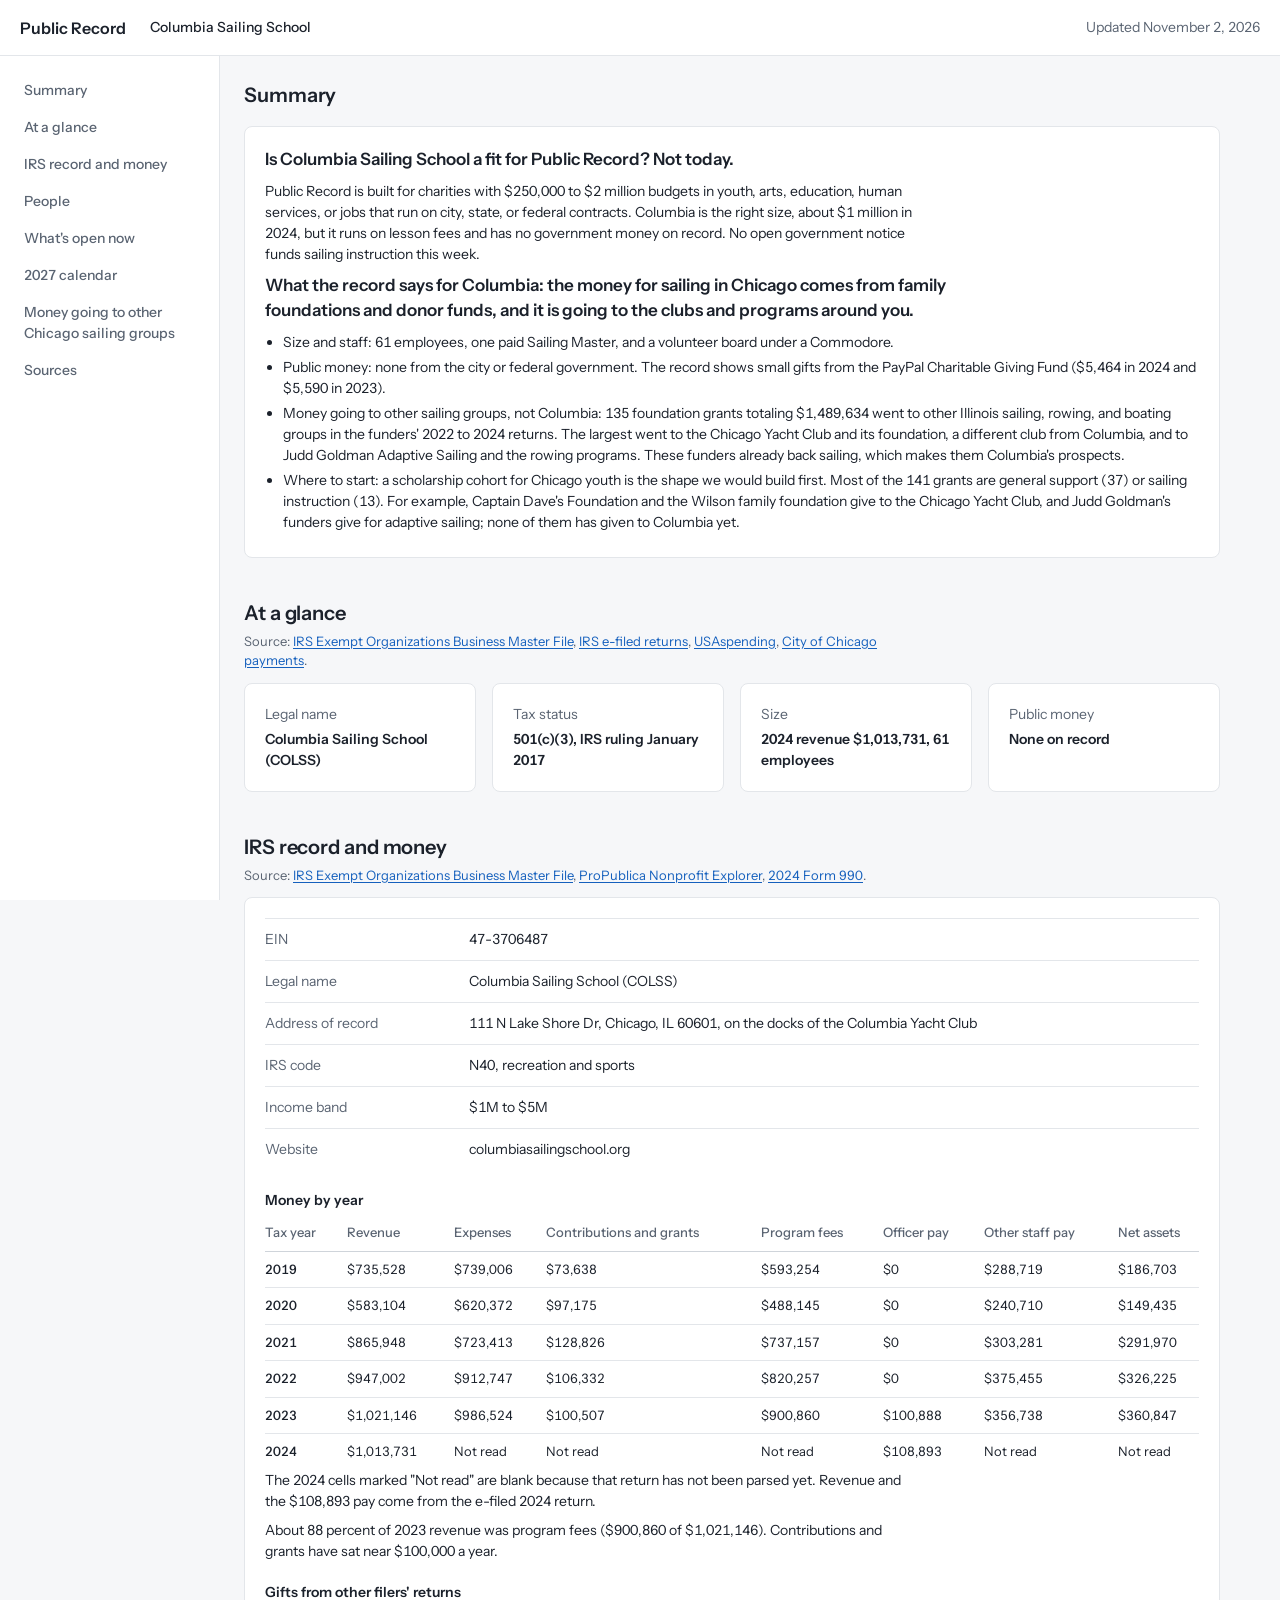
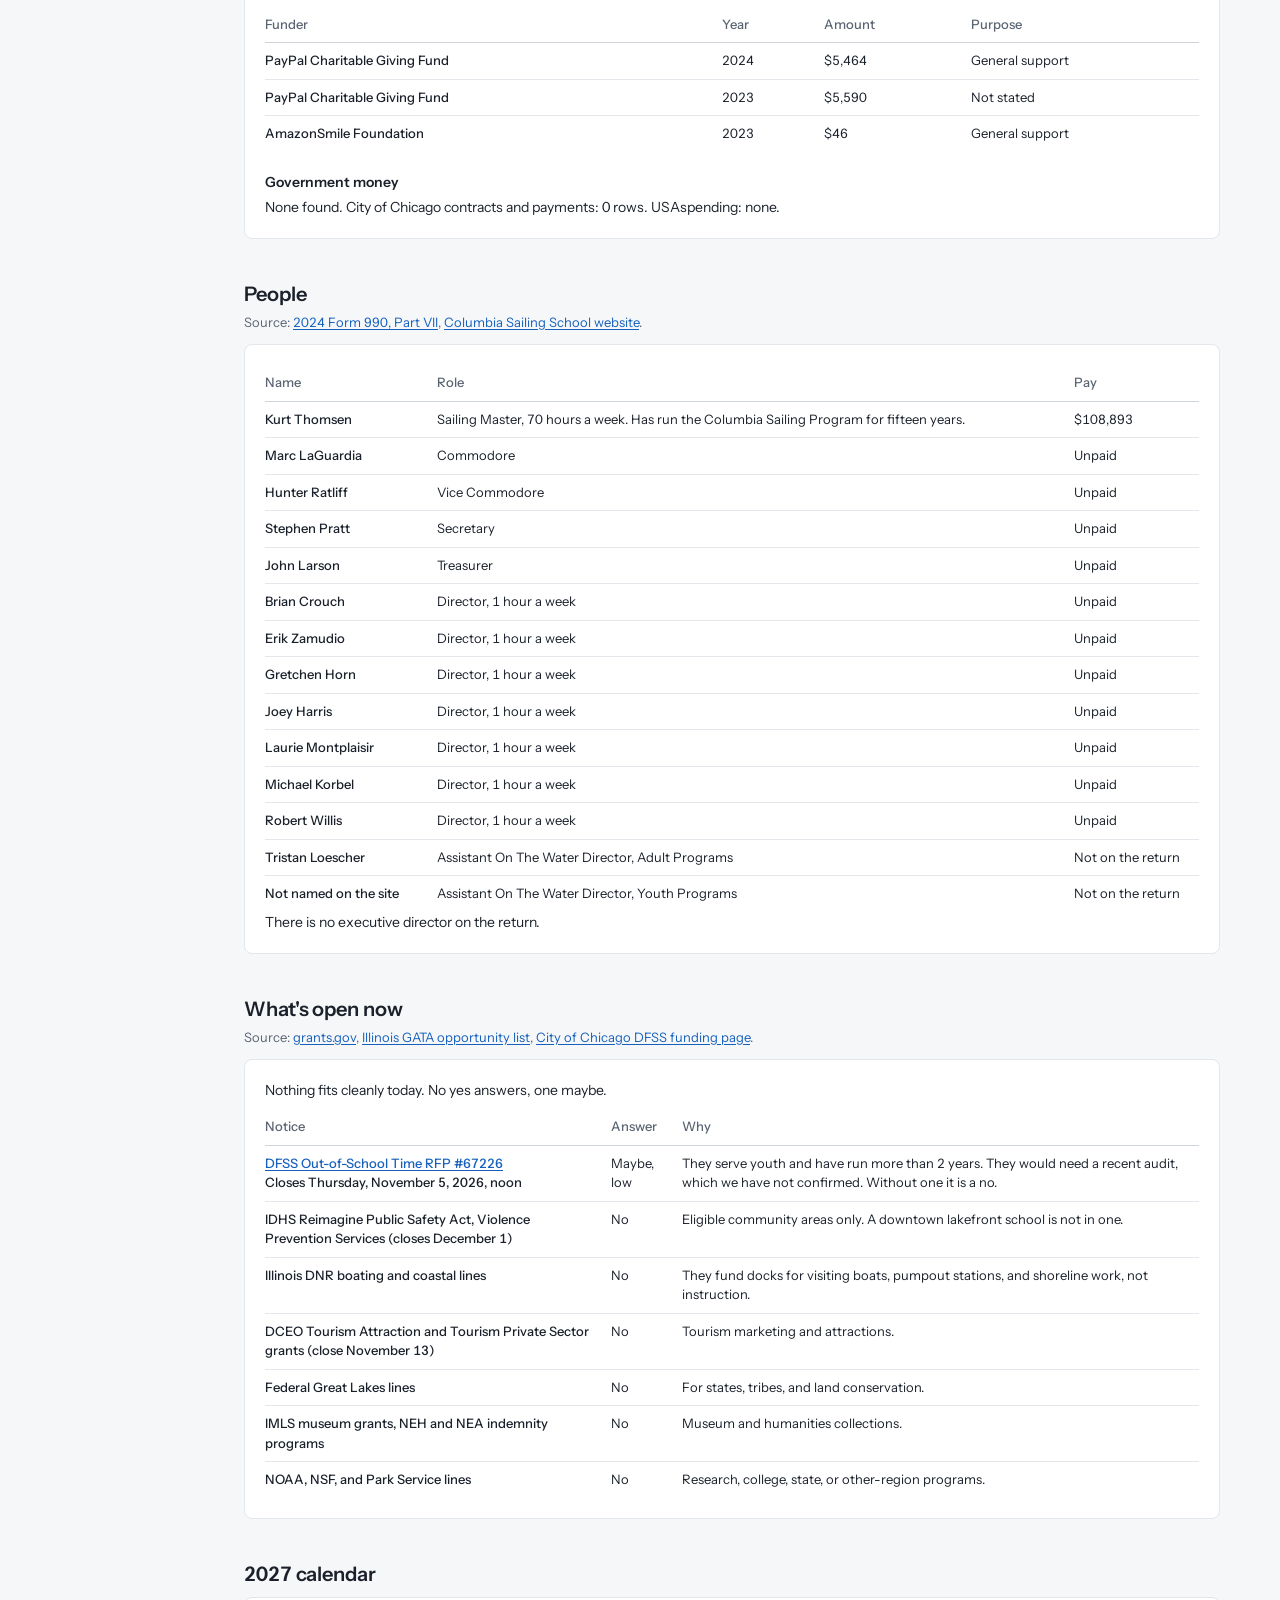
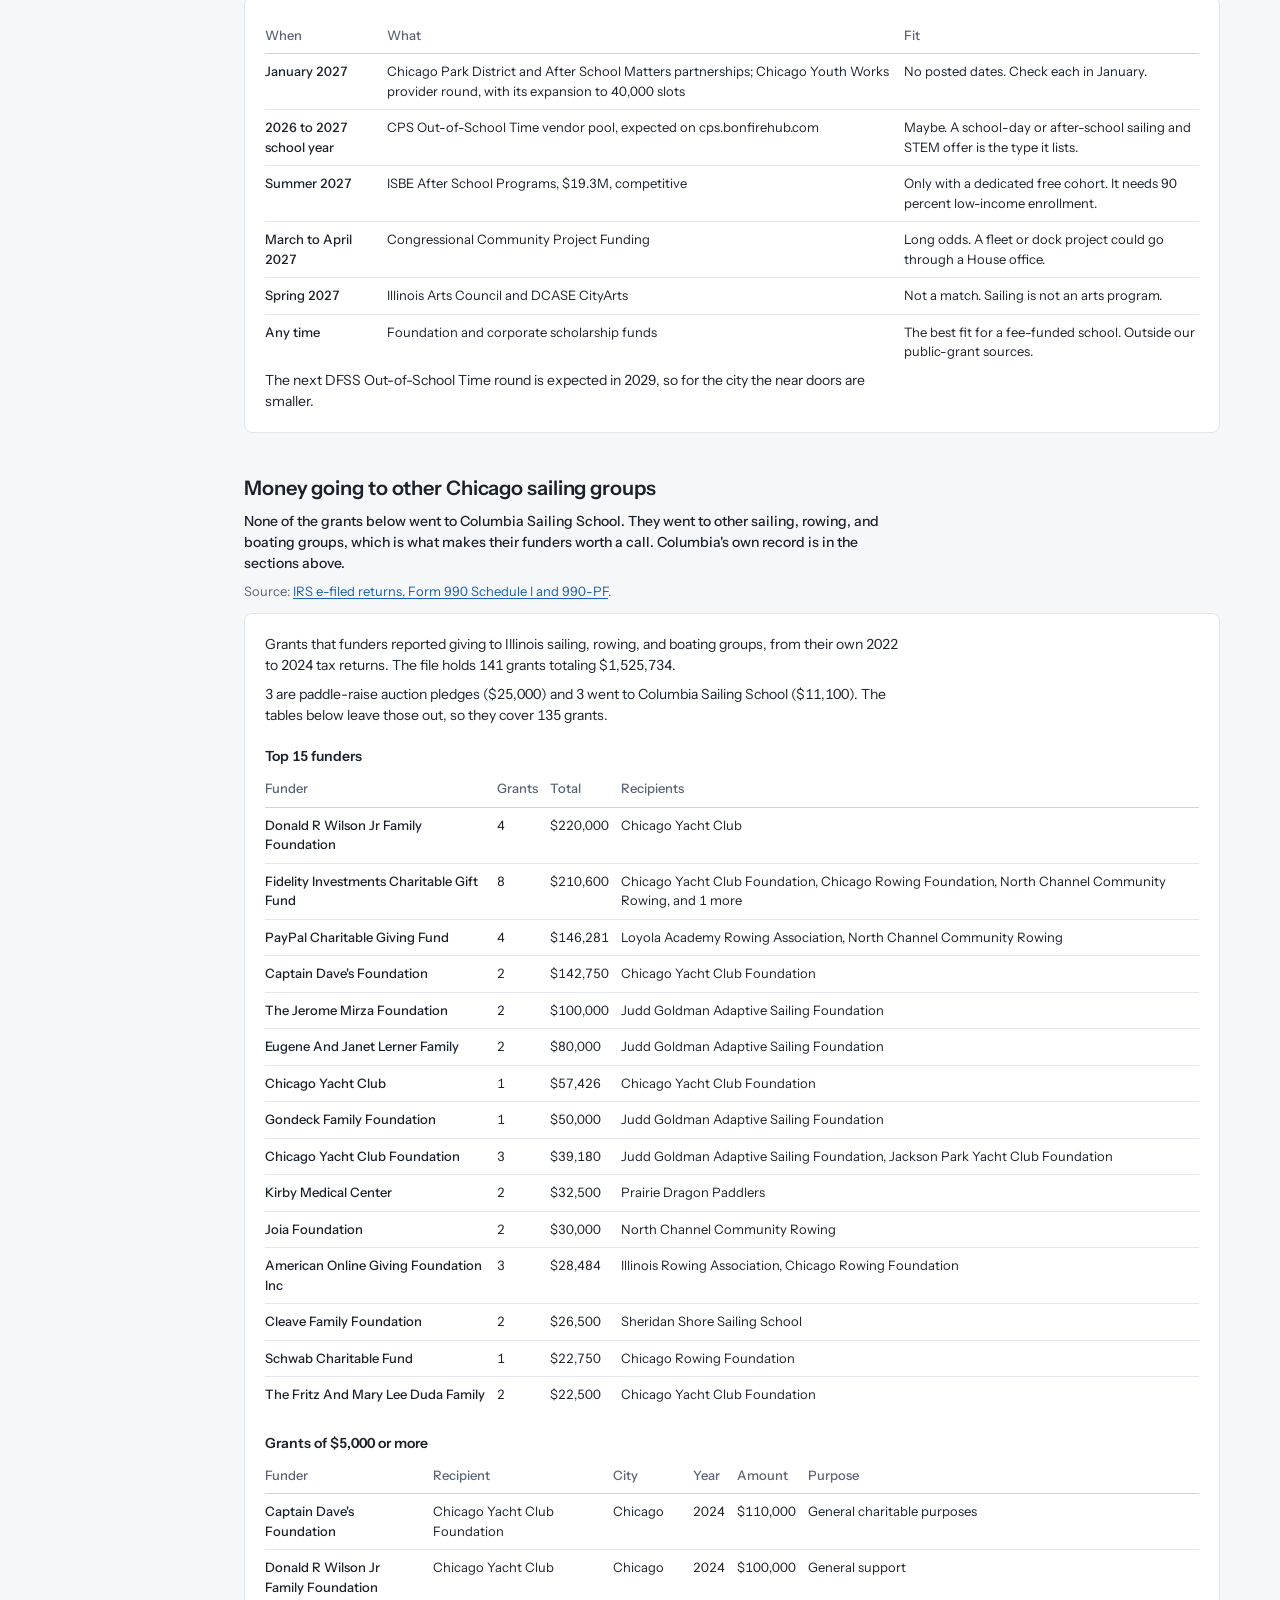
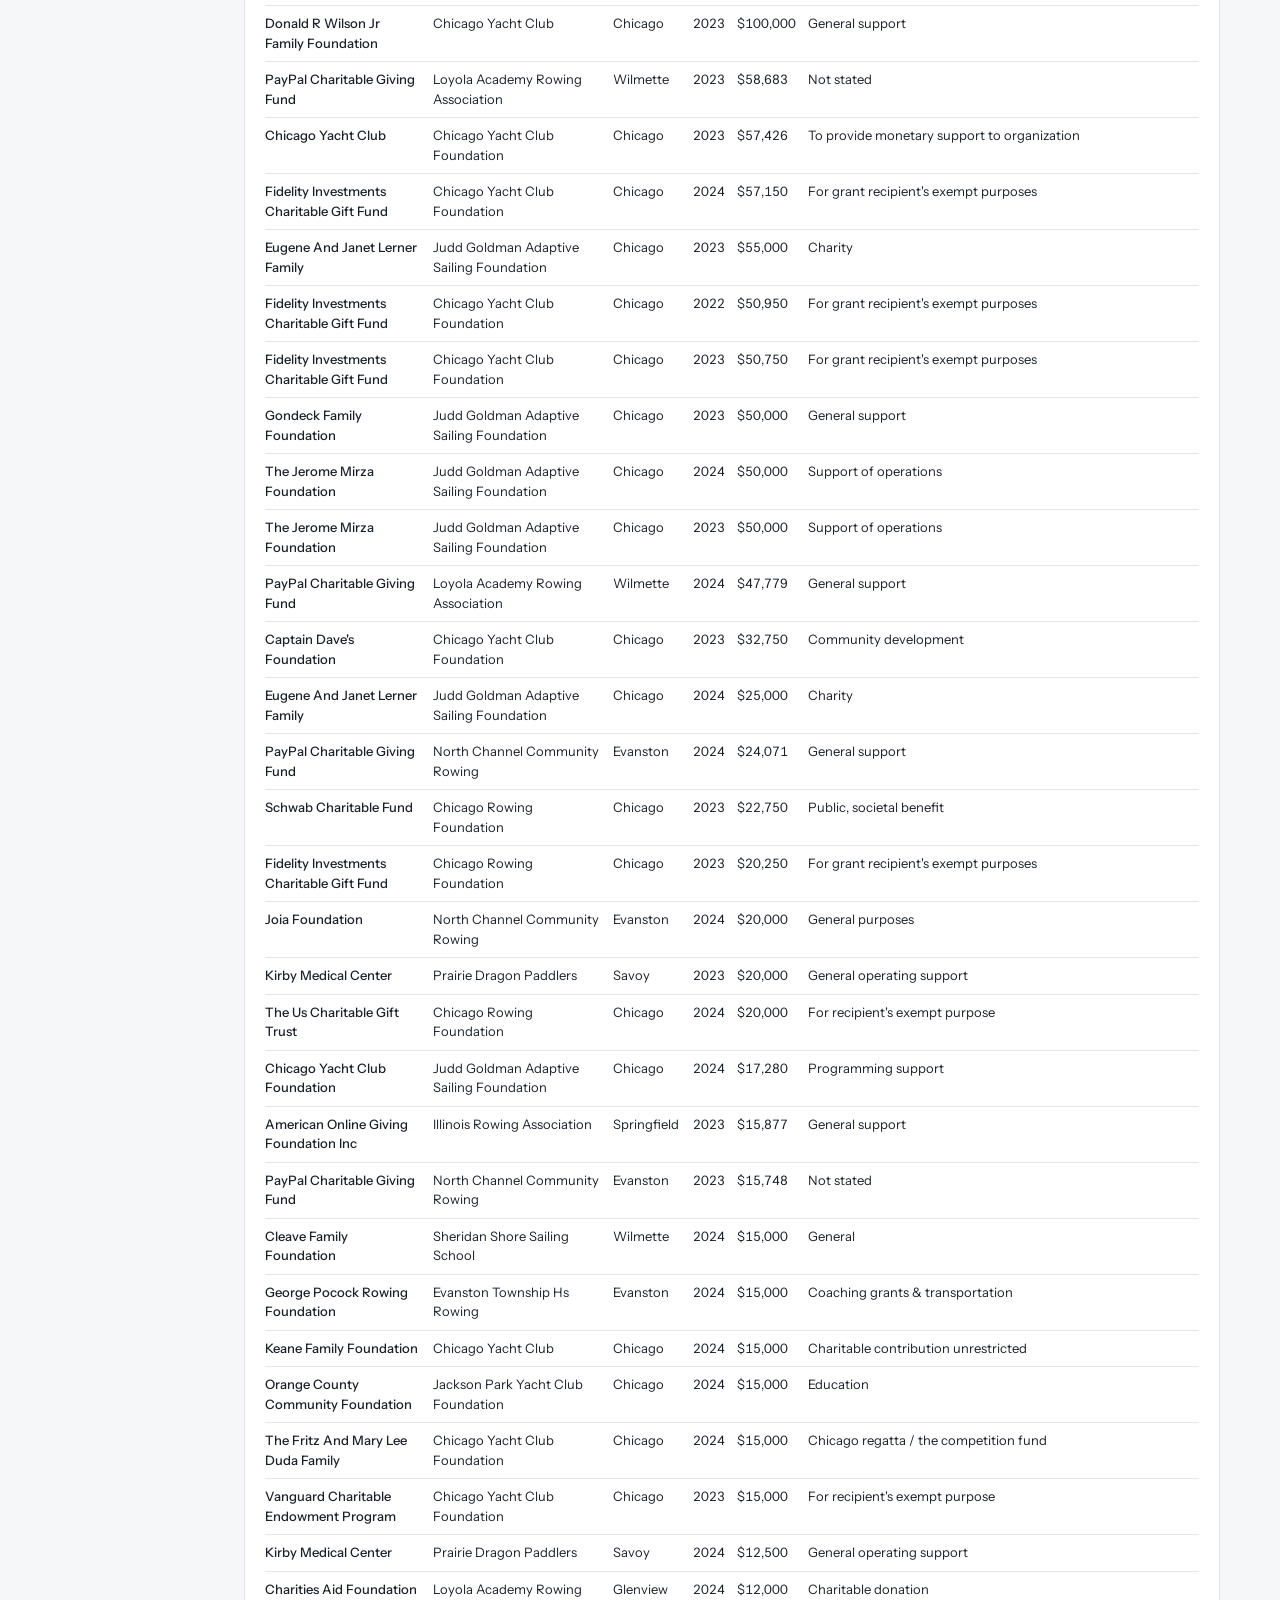
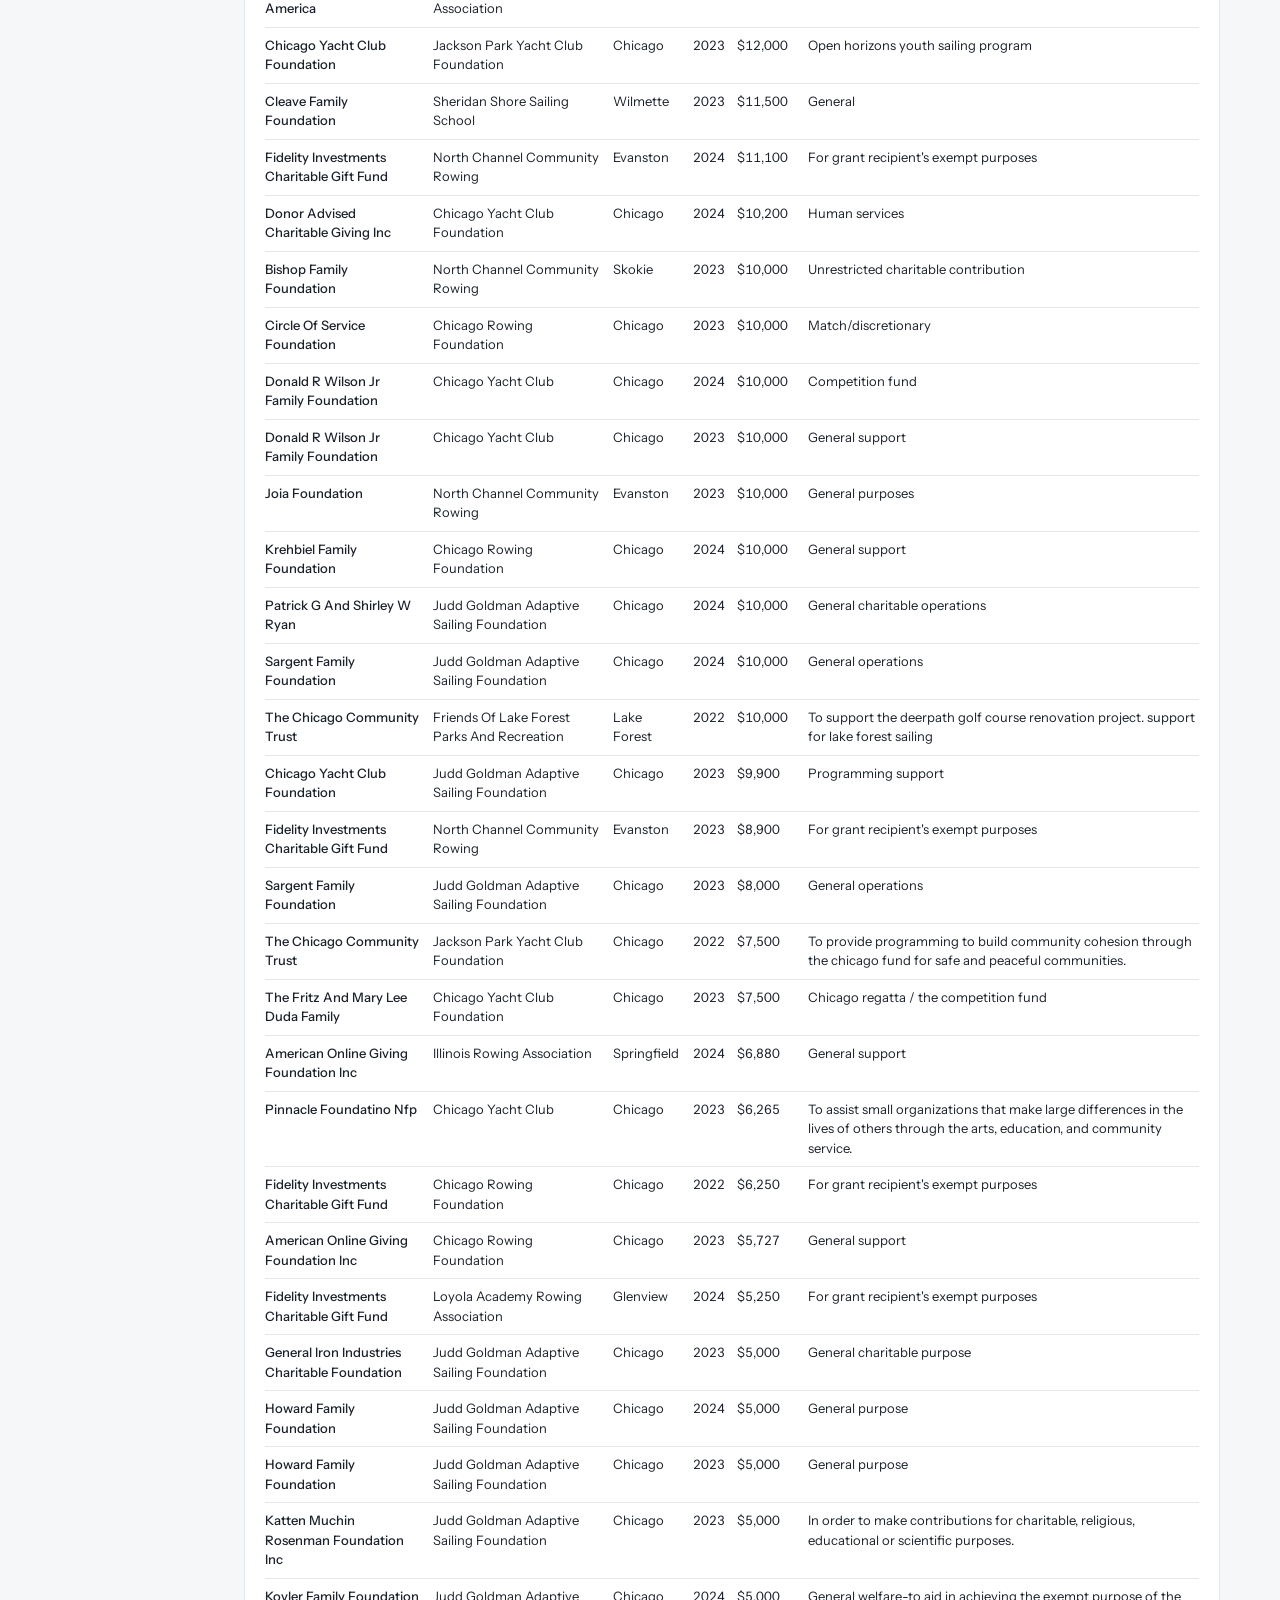
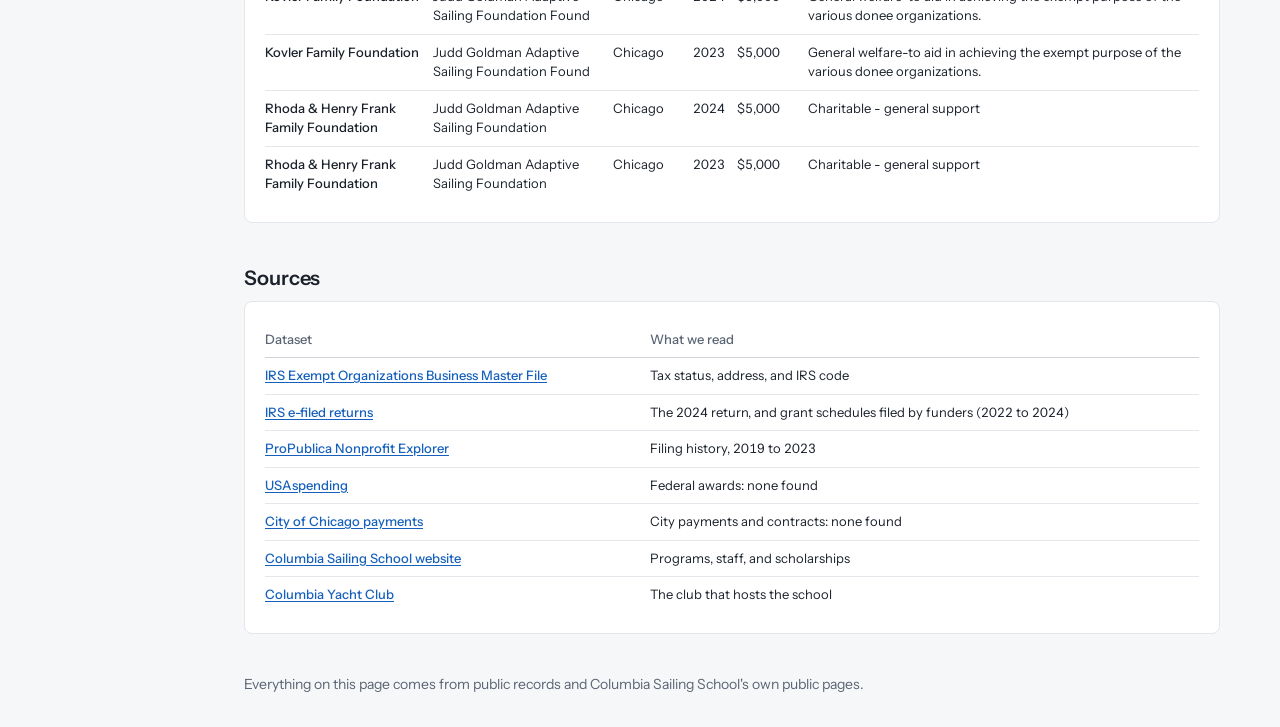
==== commit e98c7746: "Columbia page: clarify the funder list Co-Authored-By: Claude Opus 5.5 <noreply@anthropic.com>" ====
--- a/columbia-sailing-school.html
+++ b/columbia-sailing-school.html
@@ -47,6 +47,7 @@
   .summary-points { margin: 0; padding-left: 18px; display: grid; gap: 8px; max-width: 72ch; }
   .summary-fit { margin: 0 0 16px; max-width: 72ch; padding-bottom: 14px; border-bottom: 1px solid var(--border); }
   .summary-cta { margin: 14px 0 0; font-weight: 500; }
+  .explain { margin: 0 0 12px; max-width: 72ch; font-weight: 500; }
 </style>
 </head>
 <body class="portal">
@@ -58,7 +59,7 @@
 </header>
 
 <div class="page">
-  <nav class="toc" aria-label="Sections"><ol><li><a href="#summary">Summary</a></li><li><a href="#glance">At a glance</a></li><li><a href="#irs">IRS record and money</a></li><li><a href="#people">People</a></li><li><a href="#open">What&#x27;s open now</a></li><li><a href="#calendar">2027 calendar</a></li><li><a href="#funders">Who funds sailing and rowing in Chicago</a></li><li><a href="#sources">Sources</a></li></ol></nav>
+  <nav class="toc" aria-label="Sections"><ol><li><a href="#summary">Summary</a></li><li><a href="#glance">At a glance</a></li><li><a href="#irs">IRS record and money</a></li><li><a href="#people">People</a></li><li><a href="#open">What&#x27;s open now</a></li><li><a href="#calendar">2027 calendar</a></li><li><a href="#funders">Money going to other Chicago sailing groups</a></li><li><a href="#sources">Sources</a></li></ol></nav>
   <main id="main">
     <section id="summary" aria-labelledby="summary-h">
       <h1 id="summary-h">Summary</h1>
@@ -69,8 +70,8 @@
         <ul class="tight">
           <li>Size and staff: 61 employees, one paid Sailing Master, and a volunteer board under a Commodore.</li>
           <li>Public money: none from the city or federal government. The record shows small gifts from the PayPal Charitable Giving Fund ($5,464 in 2024 and $5,590 in 2023).</li>
-          <li>Sailing money in Illinois: 135 grants totaling $1,489,634 went to other Illinois sailing, rowing, and boating groups in the funders' 2022 to 2024 returns. The Chicago Yacht Club and its foundation, Judd Goldman Adaptive Sailing, and the rowing programs lead.</li>
-          <li>Where to start: a scholarship cohort for Chicago youth is the shape we would build first. Most of the 141 grants are general support (37) or sailing instruction (13). Captain Dave's Foundation and the Wilson family foundation back the Chicago Yacht Club, and Judd Goldman's funders give for adaptive sailing.</li>
+          <li>Money going to other sailing groups, not Columbia: 135 foundation grants totaling $1,489,634 went to other Illinois sailing, rowing, and boating groups in the funders' 2022 to 2024 returns. The largest went to the Chicago Yacht Club and its foundation, a different club from Columbia, and to Judd Goldman Adaptive Sailing and the rowing programs. These funders already back sailing, which makes them Columbia's prospects.</li>
+          <li>Where to start: a scholarship cohort for Chicago youth is the shape we would build first. Most of the 141 grants are general support (37) or sailing instruction (13). For example, Captain Dave's Foundation and the Wilson family foundation give to the Chicago Yacht Club, and Judd Goldman's funders give for adaptive sailing; none of them has given to Columbia yet.</li>
         </ul>
       </div>
     </section>
@@ -124,7 +125,8 @@
     </section>
 
     <section id="funders" aria-labelledby="funders-h">
-      <h2 id="funders-h">Who funds sailing and rowing in Chicago</h2>
+      <h2 id="funders-h">Money going to other Chicago sailing groups</h2>
+      <p class="explain">None of the grants below went to Columbia Sailing School. They went to other sailing, rowing, and boating groups, which is what makes their funders worth a call. Columbia's own record is in the sections above.</p>
       <p class="source">Source: <a href="https://www.irs.gov/charities-non-profits/form-990-series-downloads">IRS e-filed returns, Form 990 Schedule I and 990-PF</a>.</p>
       <div class="panel">
         <p>Grants that funders reported giving to Illinois sailing, rowing, and boating groups, from their own 2022 to 2024 tax returns. The file holds 141 grants totaling $1,525,734.</p>
